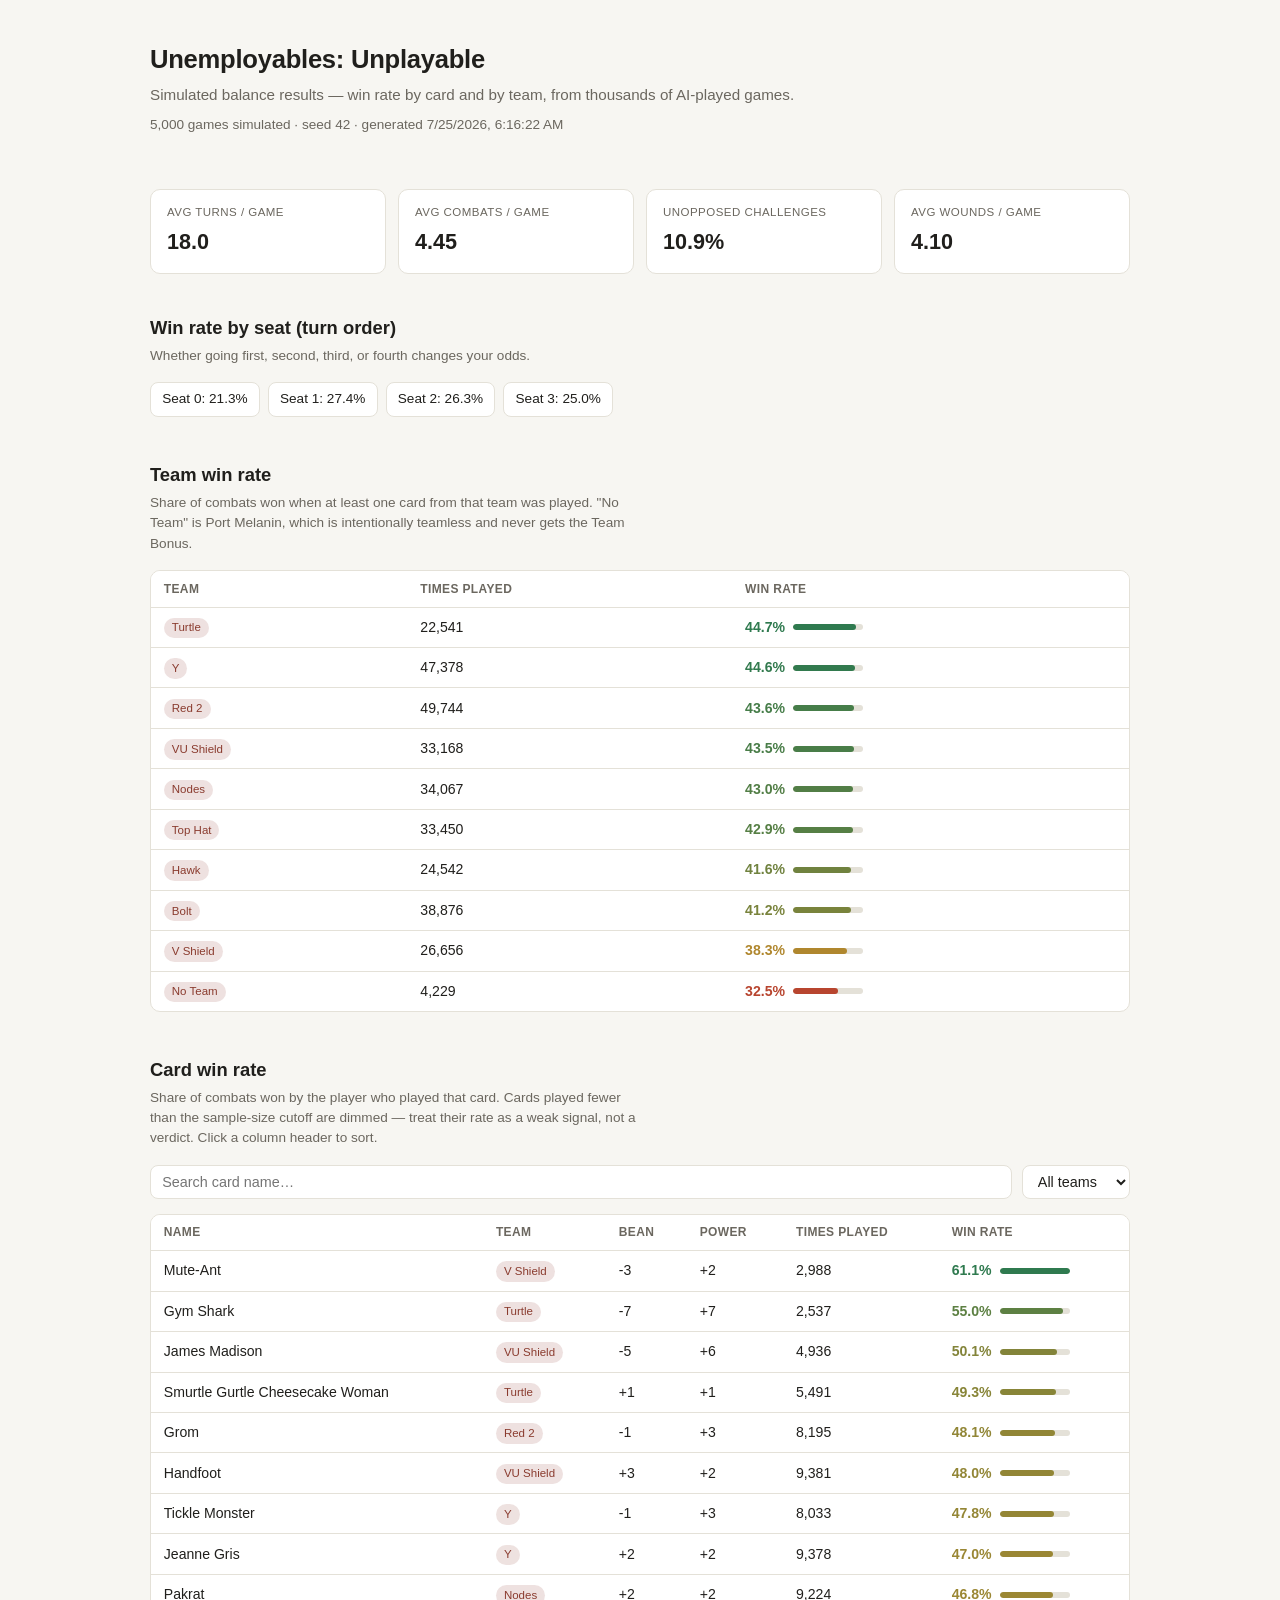
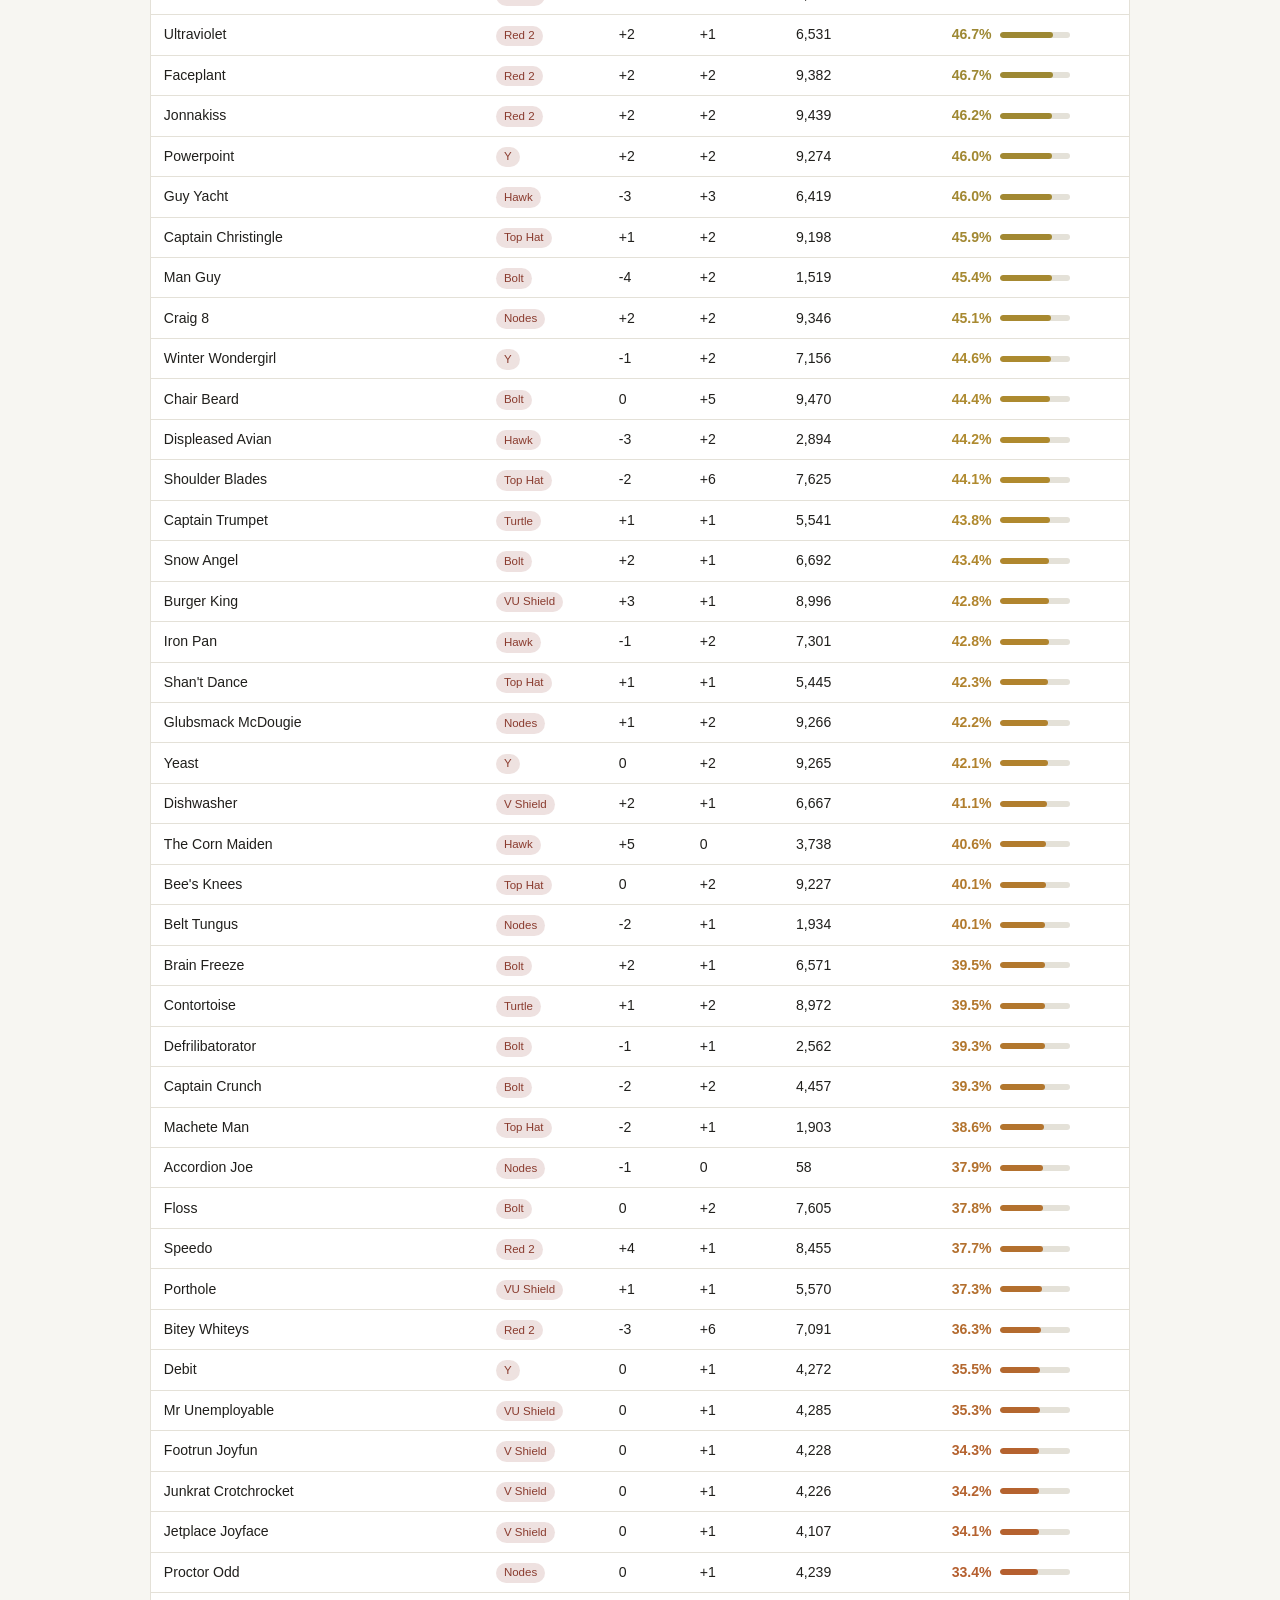
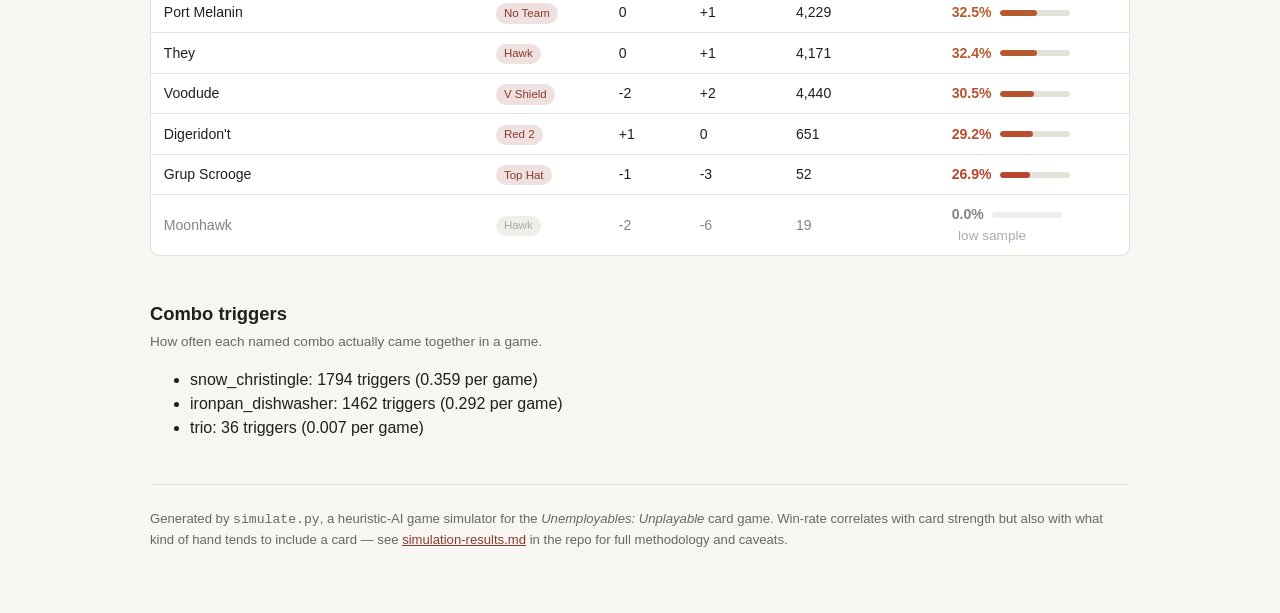
==== site/index.html @ 470772fb "Add rulebook, balance review, game simulator, and results site Documents the resolved rules (Board/C" ====
<!doctype html>
<html lang="en">
<head>
<meta charset="utf-8">
<meta name="viewport" content="width=device-width, initial-scale=1">
<title>Unemployables: Unplayable — Balance Results</title>
<link rel="stylesheet" href="style.css">
</head>
<body>
<div class="wrap">
  <header>
    <h1>Unemployables: Unplayable</h1>
    <p class="subtitle">Simulated balance results — win rate by card and by team, from thousands of AI-played games.</p>
    <p class="meta">
      <span id="games-count">—</span> games simulated ·
      seed <span id="seed-value">—</span> ·
      generated <span id="generated-at">—</span>
    </p>
  </header>

  <div id="error-banner" style="display:none; background:var(--bad); color:#fff; padding:0.75rem 1rem; border-radius:8px; margin-bottom:1.5rem;"></div>

  <div class="stat-grid">
    <div class="stat-card">
      <div class="label">Avg turns / game</div>
      <div class="value" id="stat-turns">—</div>
    </div>
    <div class="stat-card">
      <div class="label">Avg combats / game</div>
      <div class="value" id="stat-combats">—</div>
    </div>
    <div class="stat-card">
      <div class="label">Unopposed challenges</div>
      <div class="value" id="stat-unopposed">—</div>
    </div>
    <div class="stat-card">
      <div class="label">Avg wounds / game</div>
      <div class="value" id="stat-wounds">—</div>
    </div>
  </div>

  <section>
    <h2>Win rate by seat (turn order)</h2>
    <p class="section-note">Whether going first, second, third, or fourth changes your odds.</p>
    <div class="seat-row" id="seat-rates"></div>
  </section>

  <section>
    <h2>Team win rate</h2>
    <p class="section-note">Share of combats won when at least one card from that team was played. "No Team" is Port Melanin, which is intentionally teamless and never gets the Team Bonus.</p>
    <div class="table-scroll">
      <table id="team-table">
        <thead>
          <tr>
            <th data-key="team">Team</th>
            <th data-key="played" data-default-dir="desc">Times Played</th>
            <th data-key="win_rate" data-default-dir="desc">Win Rate</th>
          </tr>
        </thead>
        <tbody id="team-body"></tbody>
      </table>
    </div>
  </section>

  <section>
    <h2>Card win rate</h2>
    <p class="section-note">Share of combats won by the player who played that card. Cards played fewer than the sample-size cutoff are dimmed — treat their rate as a weak signal, not a verdict. Click a column header to sort.</p>
    <div class="controls">
      <input type="search" id="card-search" placeholder="Search card name…">
      <select id="team-filter">
        <option value="">All teams</option>
      </select>
    </div>
    <div class="table-scroll">
      <table id="card-table">
        <thead>
          <tr>
            <th data-key="name">Name</th>
            <th data-key="team">Team</th>
            <th data-key="bean" data-default-dir="desc">Bean</th>
            <th data-key="power" data-default-dir="desc">Power</th>
            <th data-key="played" data-default-dir="desc">Times Played</th>
            <th data-key="win_rate" data-default-dir="desc">Win Rate</th>
          </tr>
        </thead>
        <tbody id="card-body"></tbody>
      </table>
    </div>
  </section>

  <section>
    <h2>Combo triggers</h2>
    <p class="section-note">How often each named combo actually came together in a game.</p>
    <ul id="combo-list"></ul>
  </section>

  <footer>
    Generated by <code>simulate.py</code>, a heuristic-AI game simulator for the
    <em>Unemployables: Unplayable</em> card game. Win-rate correlates with card strength but
    also with what kind of hand tends to include a card — see
    <a href="https://github.com/nickmckay/unplayable/blob/main/simulation-results.md">simulation-results.md</a>
    in the repo for full methodology and caveats.
  </footer>
</div>
<script src="app.js"></script>
</body>
</html>
---- site/style.css ----
:root {
  --bg: #f7f6f2;
  --surface: #ffffff;
  --text: #201f1c;
  --text-dim: #6b675f;
  --border: #e4e1d8;
  --accent: #8a3b2e;
  --good: #2f7a4f;
  --bad: #b8452f;
  --mid: #b08a2e;
  font-family: -apple-system, BlinkMacSystemFont, "Segoe UI", Helvetica, Arial, sans-serif;
}

@media (prefers-color-scheme: dark) {
  :root {
    --bg: #16151a;
    --surface: #201f26;
    --text: #ece9e2;
    --text-dim: #a6a29a;
    --border: #35333c;
    --accent: #e0a37c;
    --good: #6fcf97;
    --bad: #f08a72;
    --mid: #e0c26c;
  }
}

:root[data-theme="dark"] {
  --bg: #16151a;
  --surface: #201f26;
  --text: #ece9e2;
  --text-dim: #a6a29a;
  --border: #35333c;
  --accent: #e0a37c;
  --good: #6fcf97;
  --bad: #f08a72;
  --mid: #e0c26c;
}
:root[data-theme="light"] {
  --bg: #f7f6f2;
  --surface: #ffffff;
  --text: #201f1c;
  --text-dim: #6b675f;
  --border: #e4e1d8;
  --accent: #8a3b2e;
  --good: #2f7a4f;
  --bad: #b8452f;
  --mid: #b08a2e;
}

* { box-sizing: border-box; }

body {
  background: var(--bg);
  color: var(--text);
  margin: 0;
  padding: 0 1.25rem 4rem;
  line-height: 1.5;
}

.wrap {
  max-width: 980px;
  margin: 0 auto;
}

header {
  padding: 2.5rem 0 1rem;
}

h1 {
  font-size: 1.6rem;
  margin: 0 0 0.35rem;
  letter-spacing: -0.01em;
}

.subtitle {
  color: var(--text-dim);
  font-size: 0.95rem;
  margin: 0;
}

.meta {
  color: var(--text-dim);
  font-size: 0.85rem;
  margin-top: 0.5rem;
}

.stat-grid {
  display: grid;
  grid-template-columns: repeat(auto-fit, minmax(140px, 1fr));
  gap: 0.75rem;
  margin: 1.5rem 0 2.5rem;
}

.stat-card {
  background: var(--surface);
  border: 1px solid var(--border);
  border-radius: 10px;
  padding: 0.9rem 1rem;
}

.stat-card .label {
  font-size: 0.72rem;
  text-transform: uppercase;
  letter-spacing: 0.04em;
  color: var(--text-dim);
  margin-bottom: 0.3rem;
}

.stat-card .value {
  font-size: 1.35rem;
  font-weight: 600;
}

section {
  margin-bottom: 2.75rem;
}

h2 {
  font-size: 1.15rem;
  margin: 0 0 0.25rem;
}

.section-note {
  color: var(--text-dim);
  font-size: 0.85rem;
  margin: 0 0 1rem;
  max-width: 65ch;
}

.controls {
  display: flex;
  gap: 0.6rem;
  flex-wrap: wrap;
  margin-bottom: 0.9rem;
}

input[type="search"], select {
  background: var(--surface);
  border: 1px solid var(--border);
  color: var(--text);
  border-radius: 8px;
  padding: 0.45rem 0.7rem;
  font-size: 0.9rem;
}

input[type="search"] {
  flex: 1;
  min-width: 160px;
}

.table-scroll {
  overflow-x: auto;
  border: 1px solid var(--border);
  border-radius: 10px;
  background: var(--surface);
}

table {
  border-collapse: collapse;
  width: 100%;
  font-size: 0.88rem;
  min-width: 480px;
}

th, td {
  text-align: left;
  padding: 0.55rem 0.8rem;
  border-bottom: 1px solid var(--border);
  white-space: nowrap;
}

th {
  cursor: pointer;
  user-select: none;
  color: var(--text-dim);
  font-weight: 600;
  font-size: 0.75rem;
  text-transform: uppercase;
  letter-spacing: 0.03em;
  position: sticky;
  top: 0;
  background: var(--surface);
}

th.sorted::after {
  content: " " attr(data-dir);
  opacity: 0.6;
}

tbody tr:last-child td { border-bottom: none; }
tbody tr:hover { background: color-mix(in srgb, var(--accent) 6%, transparent); }

.rate-cell {
  display: flex;
  align-items: center;
  gap: 0.5rem;
  font-variant-numeric: tabular-nums;
}

.bar-track {
  width: 70px;
  height: 6px;
  border-radius: 4px;
  background: var(--border);
  overflow: hidden;
  flex-shrink: 0;
}

.bar-fill {
  height: 100%;
  border-radius: 4px;
}

.pill {
  display: inline-block;
  padding: 0.1rem 0.5rem;
  border-radius: 999px;
  font-size: 0.72rem;
  background: color-mix(in srgb, var(--accent) 15%, transparent);
  color: var(--accent);
}

.low-sample {
  opacity: 0.55;
}

.low-sample .pill {
  background: var(--border);
  color: var(--text-dim);
}

footer {
  color: var(--text-dim);
  font-size: 0.82rem;
  padding-top: 1.5rem;
  border-top: 1px solid var(--border);
}

footer a { color: var(--accent); }

.seat-row {
  display: flex;
  gap: 0.5rem;
  flex-wrap: wrap;
}

.seat-chip {
  background: var(--surface);
  border: 1px solid var(--border);
  border-radius: 8px;
  padding: 0.4rem 0.7rem;
  font-size: 0.85rem;
}
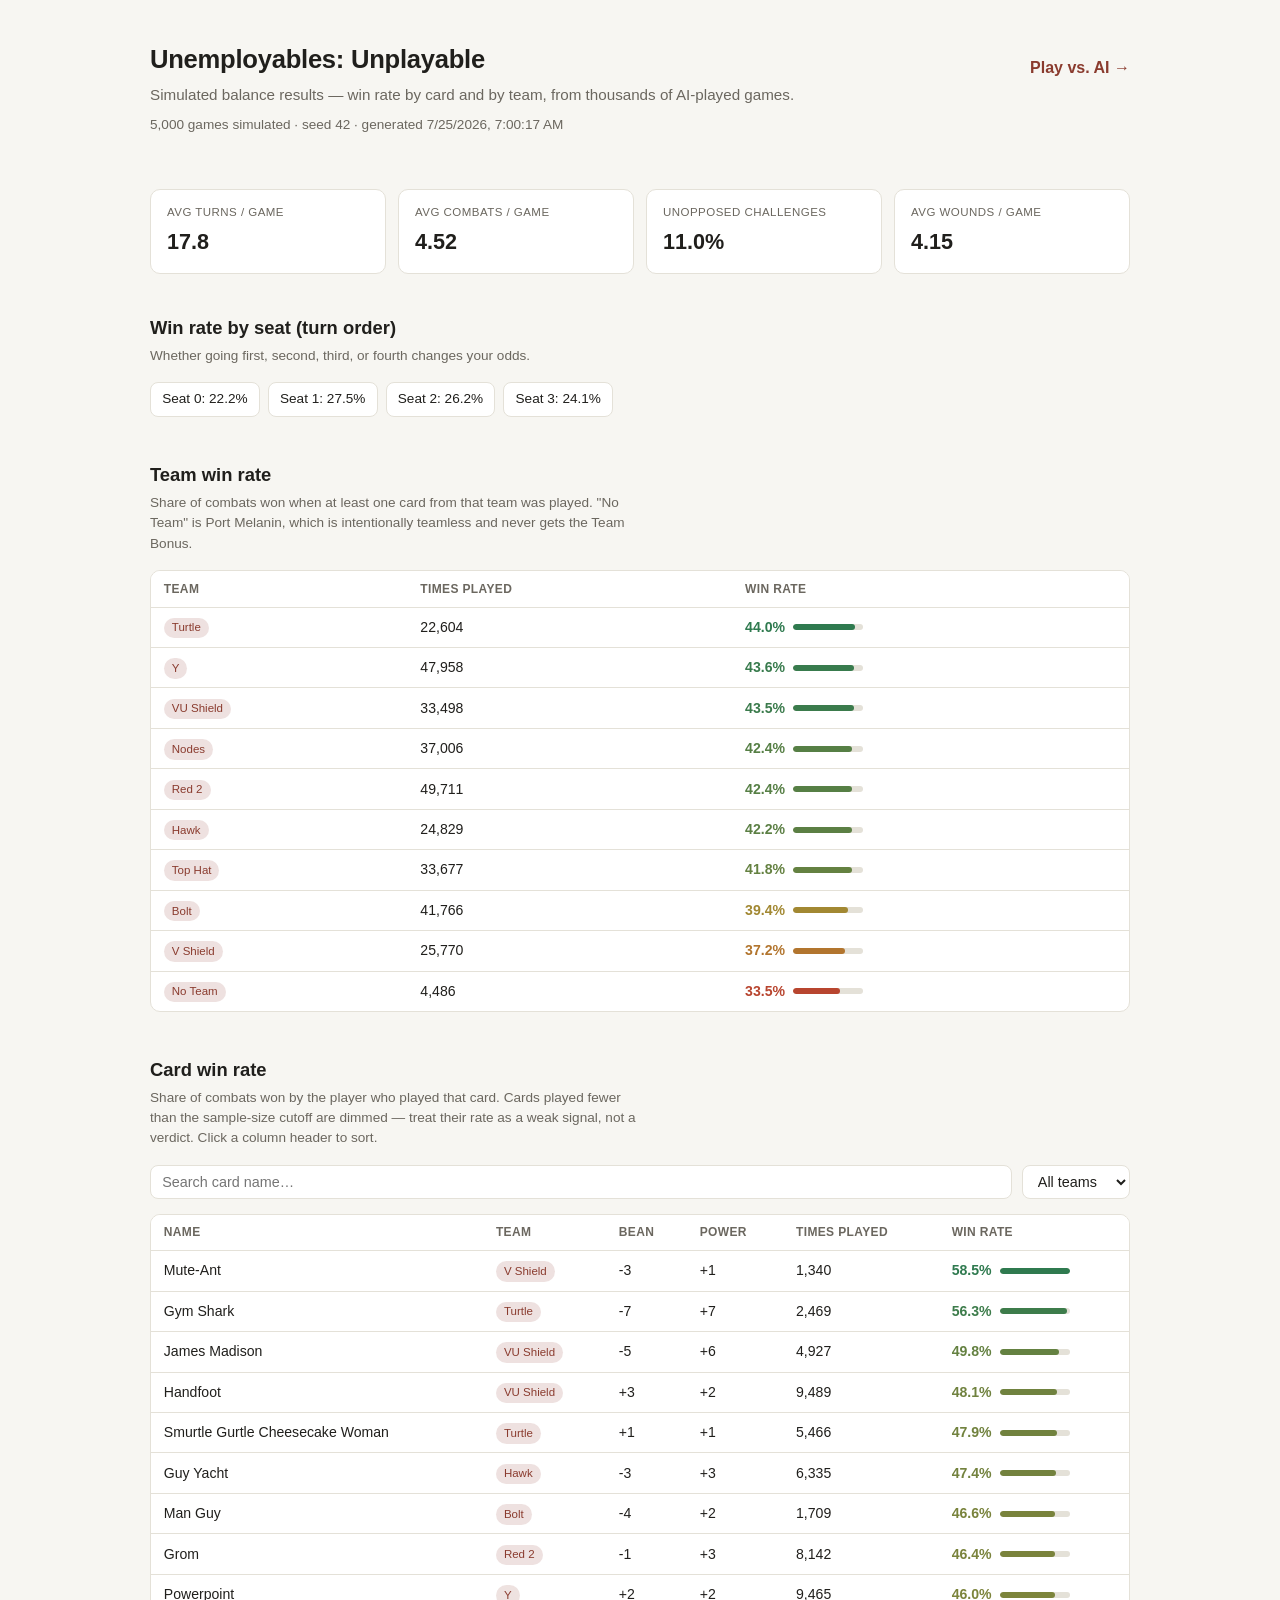
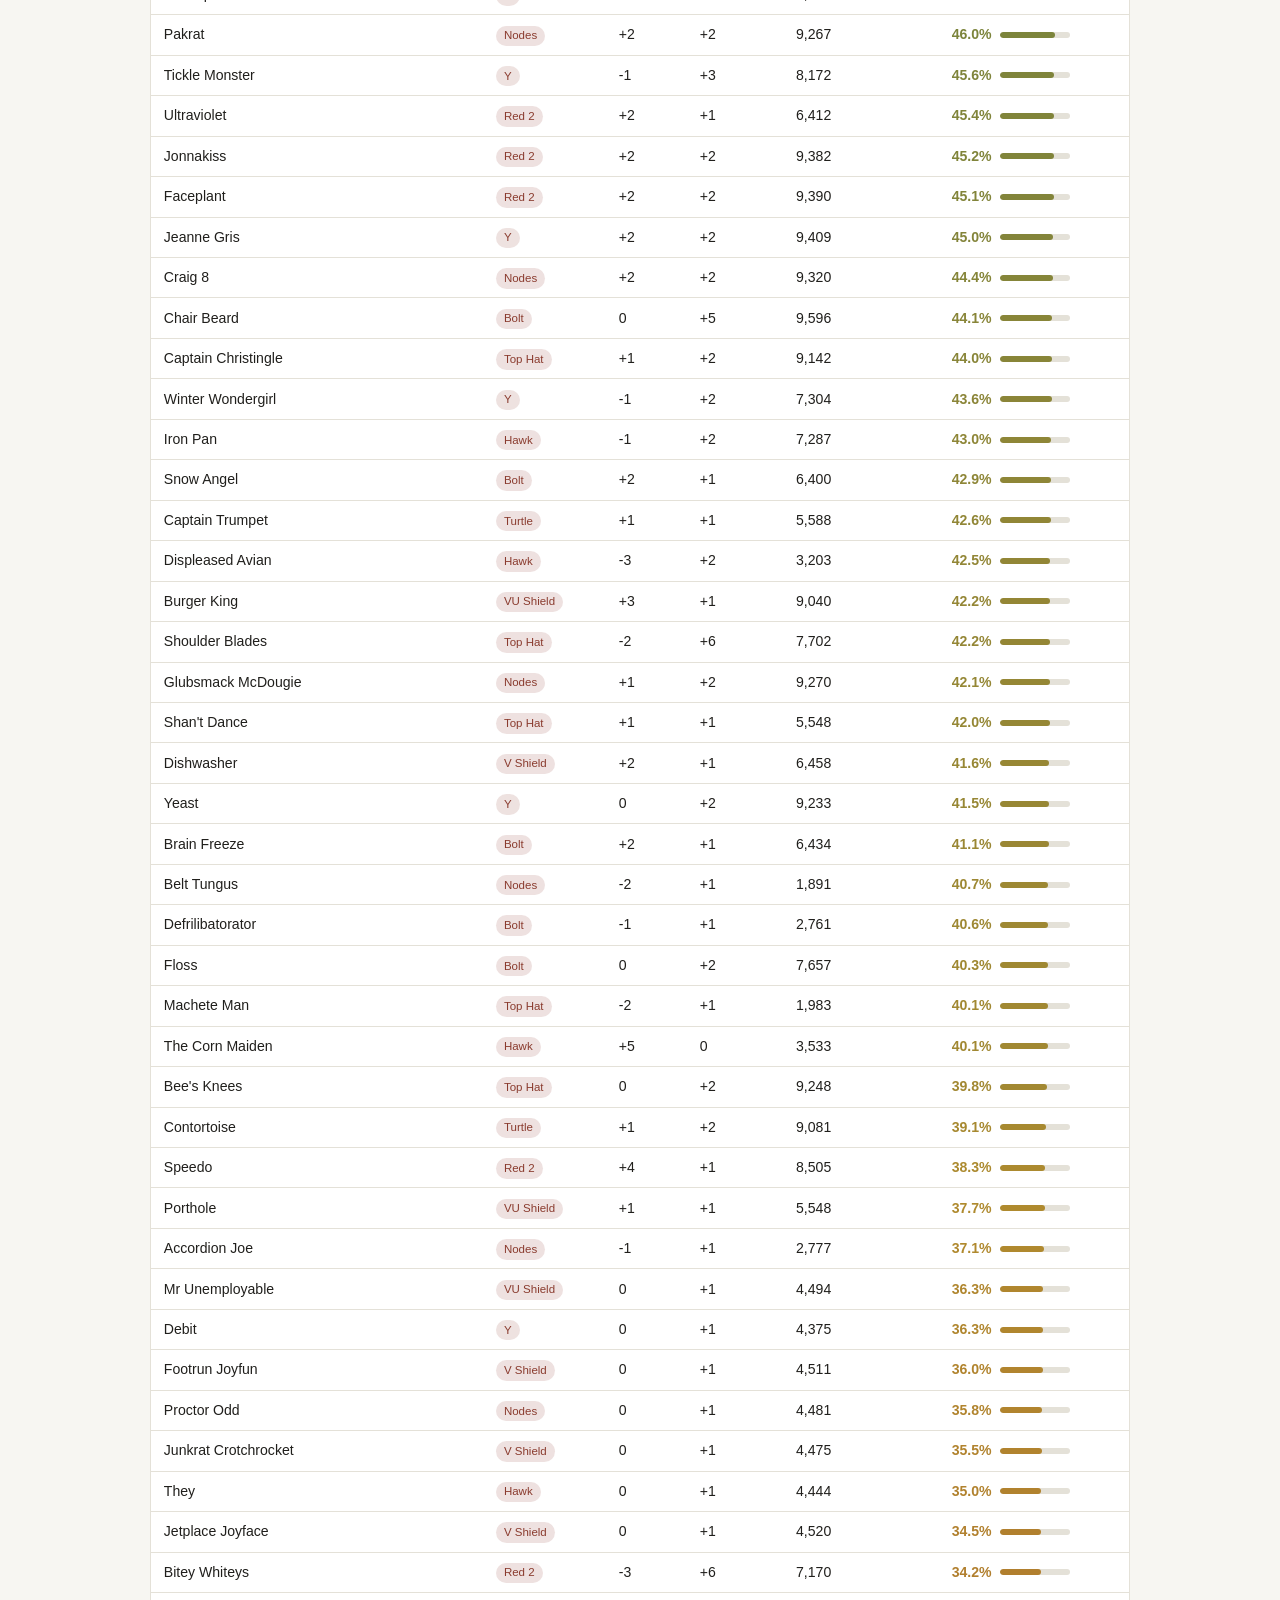
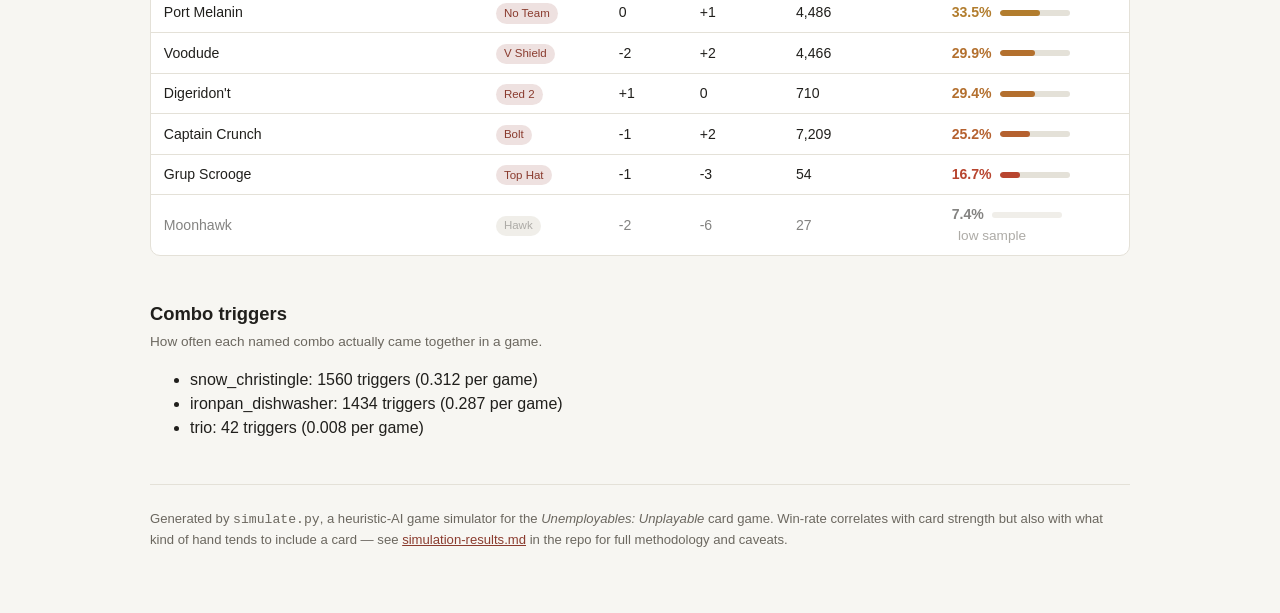
==== commit d4c77d38: "Add playable single-player mode vs. the heuristic AI Refactors simulate.py's Prepare/Combat flow int" ====
--- a/site/index.html
+++ b/site/index.html
@@ -9,13 +9,16 @@
 <body>
 <div class="wrap">
   <header>
-    <h1>Unemployables: Unplayable</h1>
-    <p class="subtitle">Simulated balance results — win rate by card and by team, from thousands of AI-played games.</p>
-    <p class="meta">
-      <span id="games-count">—</span> games simulated ·
-      seed <span id="seed-value">—</span> ·
-      generated <span id="generated-at">—</span>
-    </p>
+    <div>
+      <h1>Unemployables: Unplayable</h1>
+      <p class="subtitle">Simulated balance results — win rate by card and by team, from thousands of AI-played games.</p>
+      <p class="meta">
+        <span id="games-count">—</span> games simulated ·
+        seed <span id="seed-value">—</span> ·
+        generated <span id="generated-at">—</span>
+      </p>
+    </div>
+    <p><a href="play.html">Play vs. AI &rarr;</a></p>
   </header>
 
   <div id="error-banner" style="display:none; background:var(--bad); color:#fff; padding:0.75rem 1rem; border-radius:8px; margin-bottom:1.5rem;"></div>
--- a/site/style.css
+++ b/site/style.css
@@ -65,7 +65,19 @@
 
 header {
   padding: 2.5rem 0 1rem;
-}
+  display: flex;
+  justify-content: space-between;
+  align-items: flex-start;
+  flex-wrap: wrap;
+  gap: 0.75rem;
+}
+
+header a {
+  color: var(--accent);
+  font-weight: 600;
+  text-decoration: none;
+}
+header a:hover { text-decoration: underline; }
 
 h1 {
   font-size: 1.6rem;
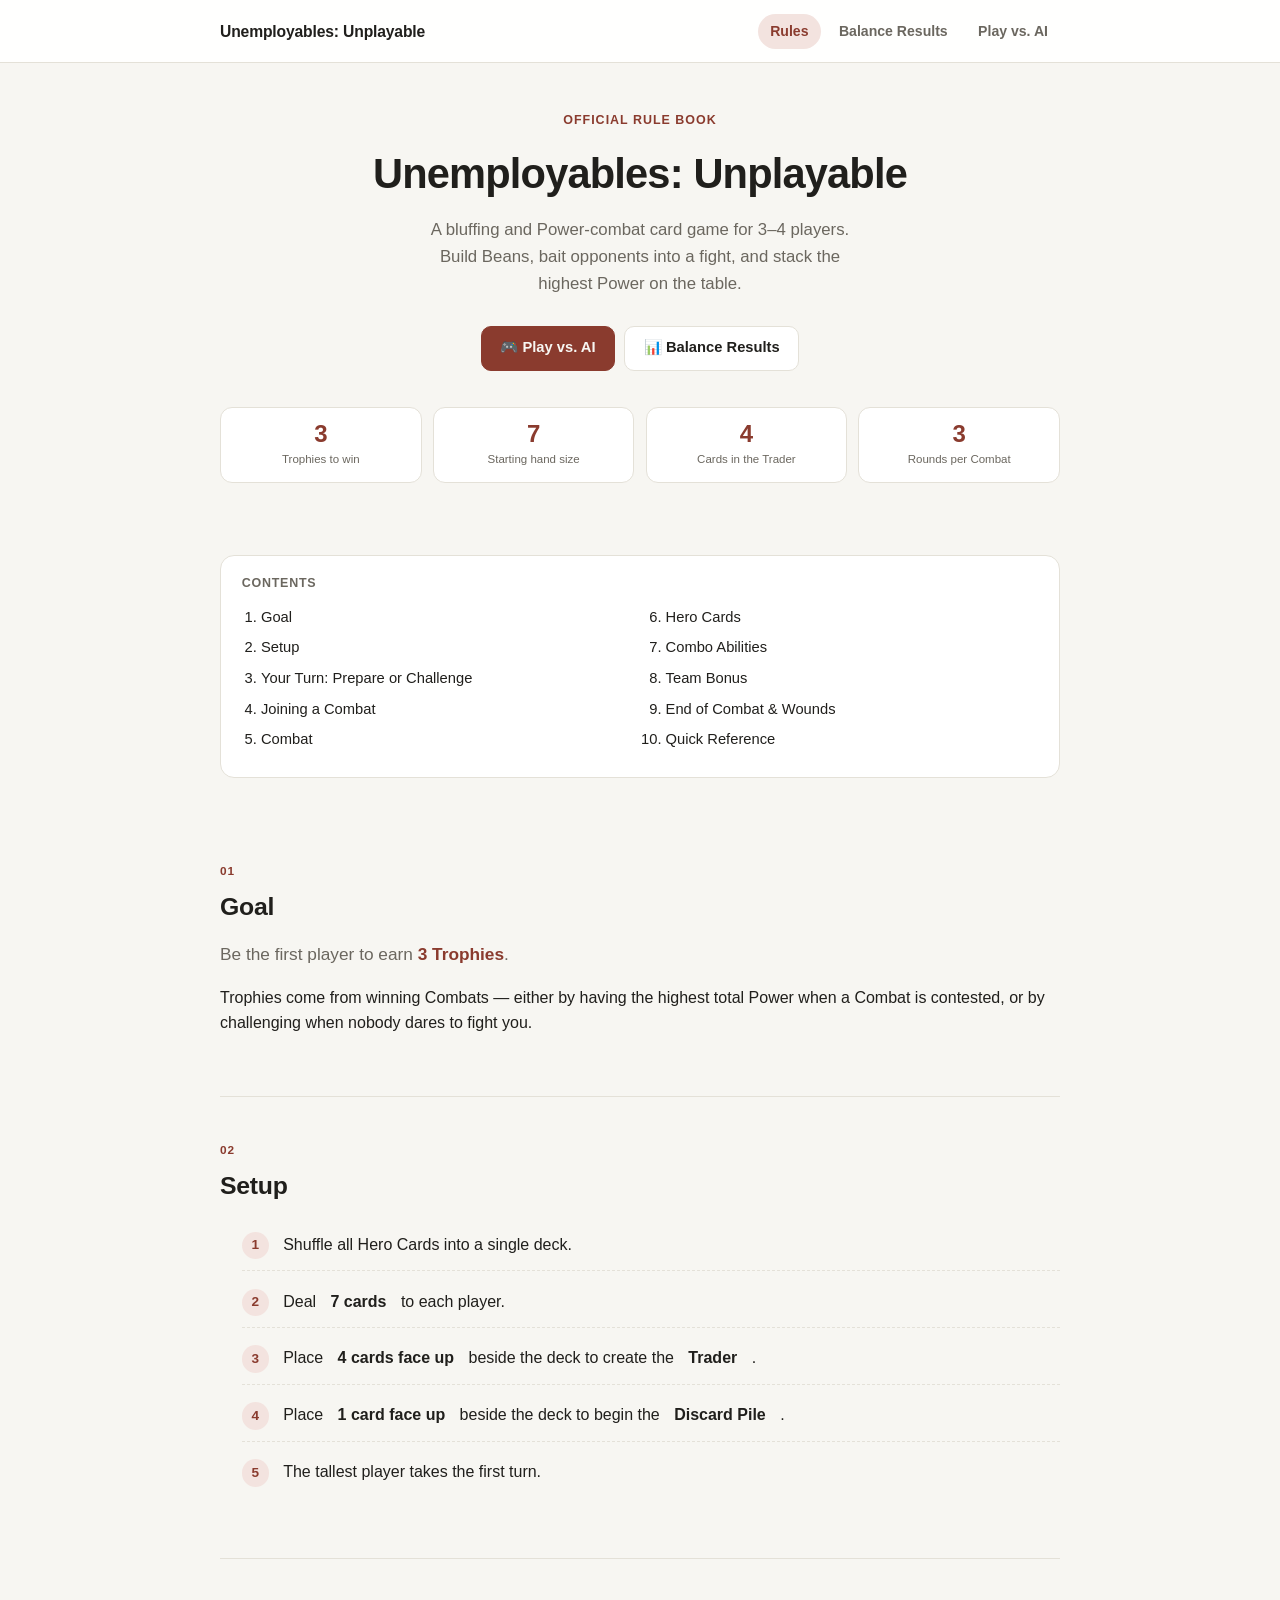
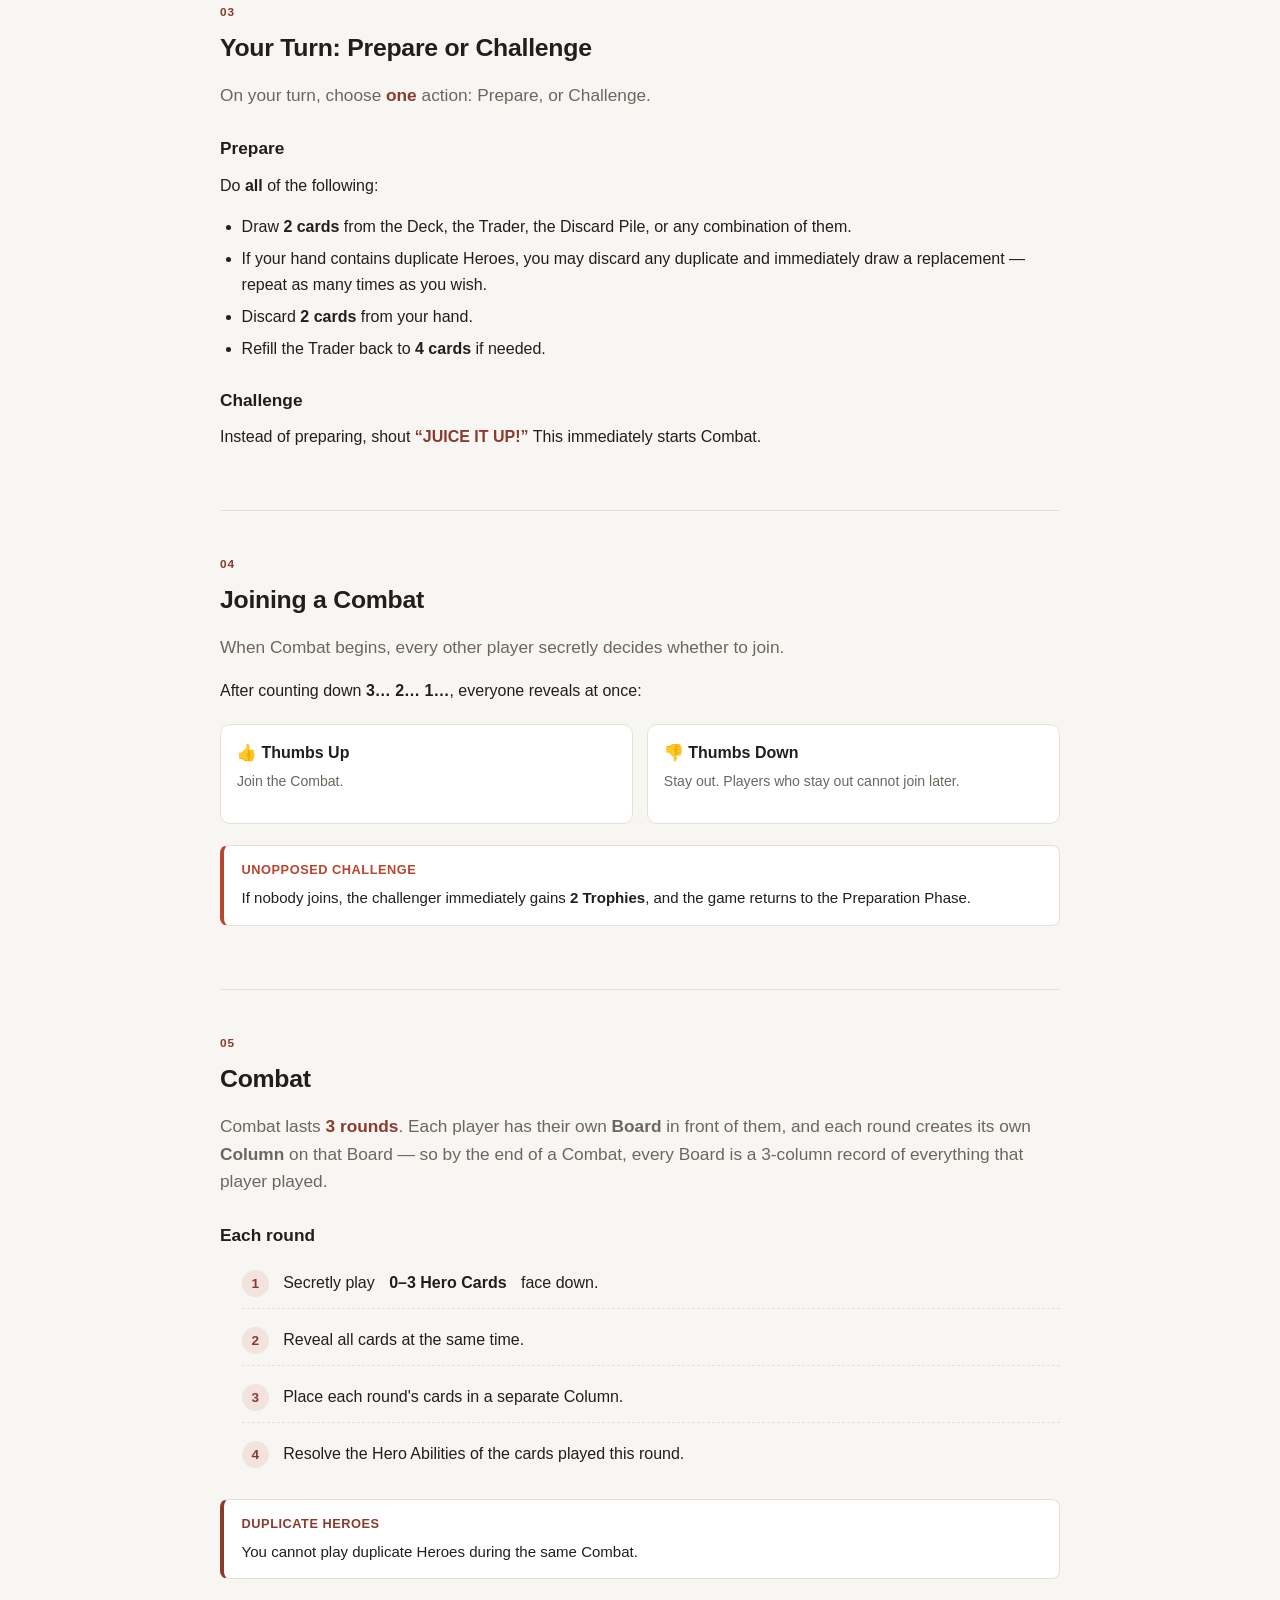
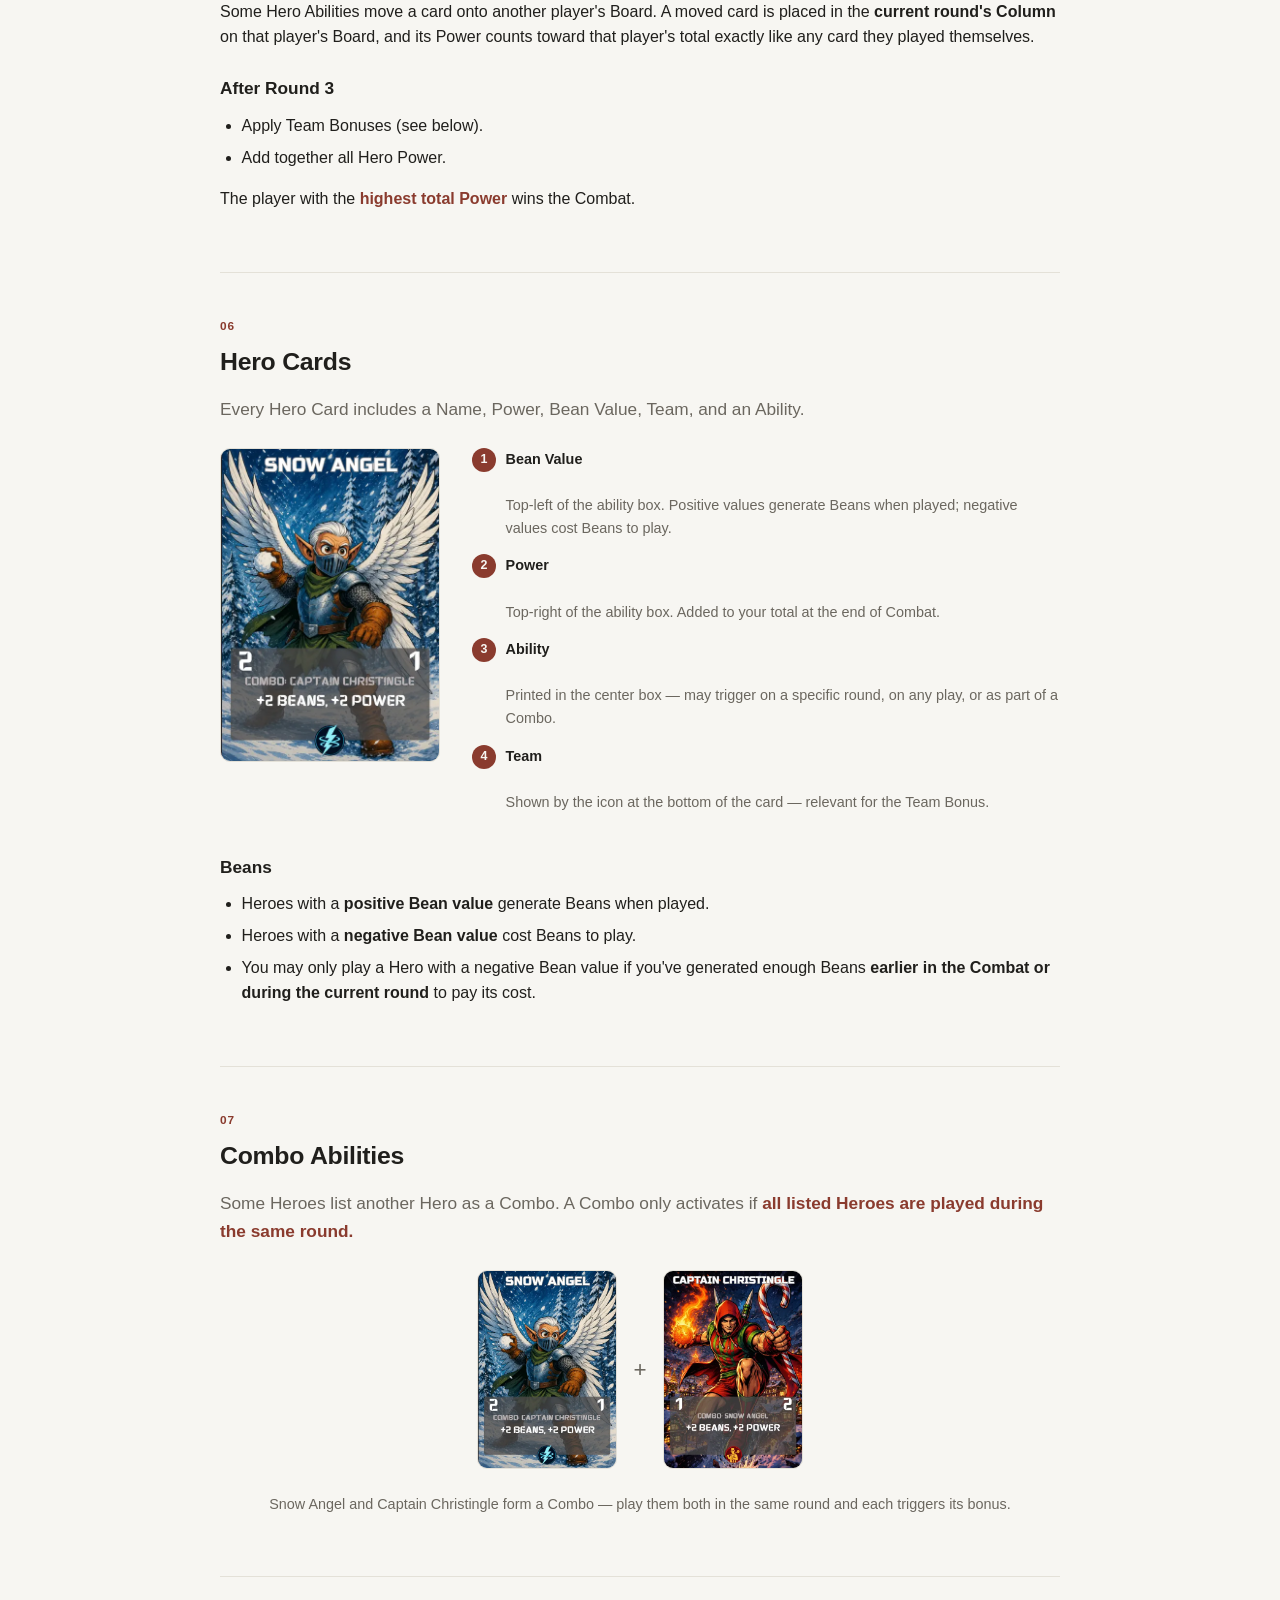
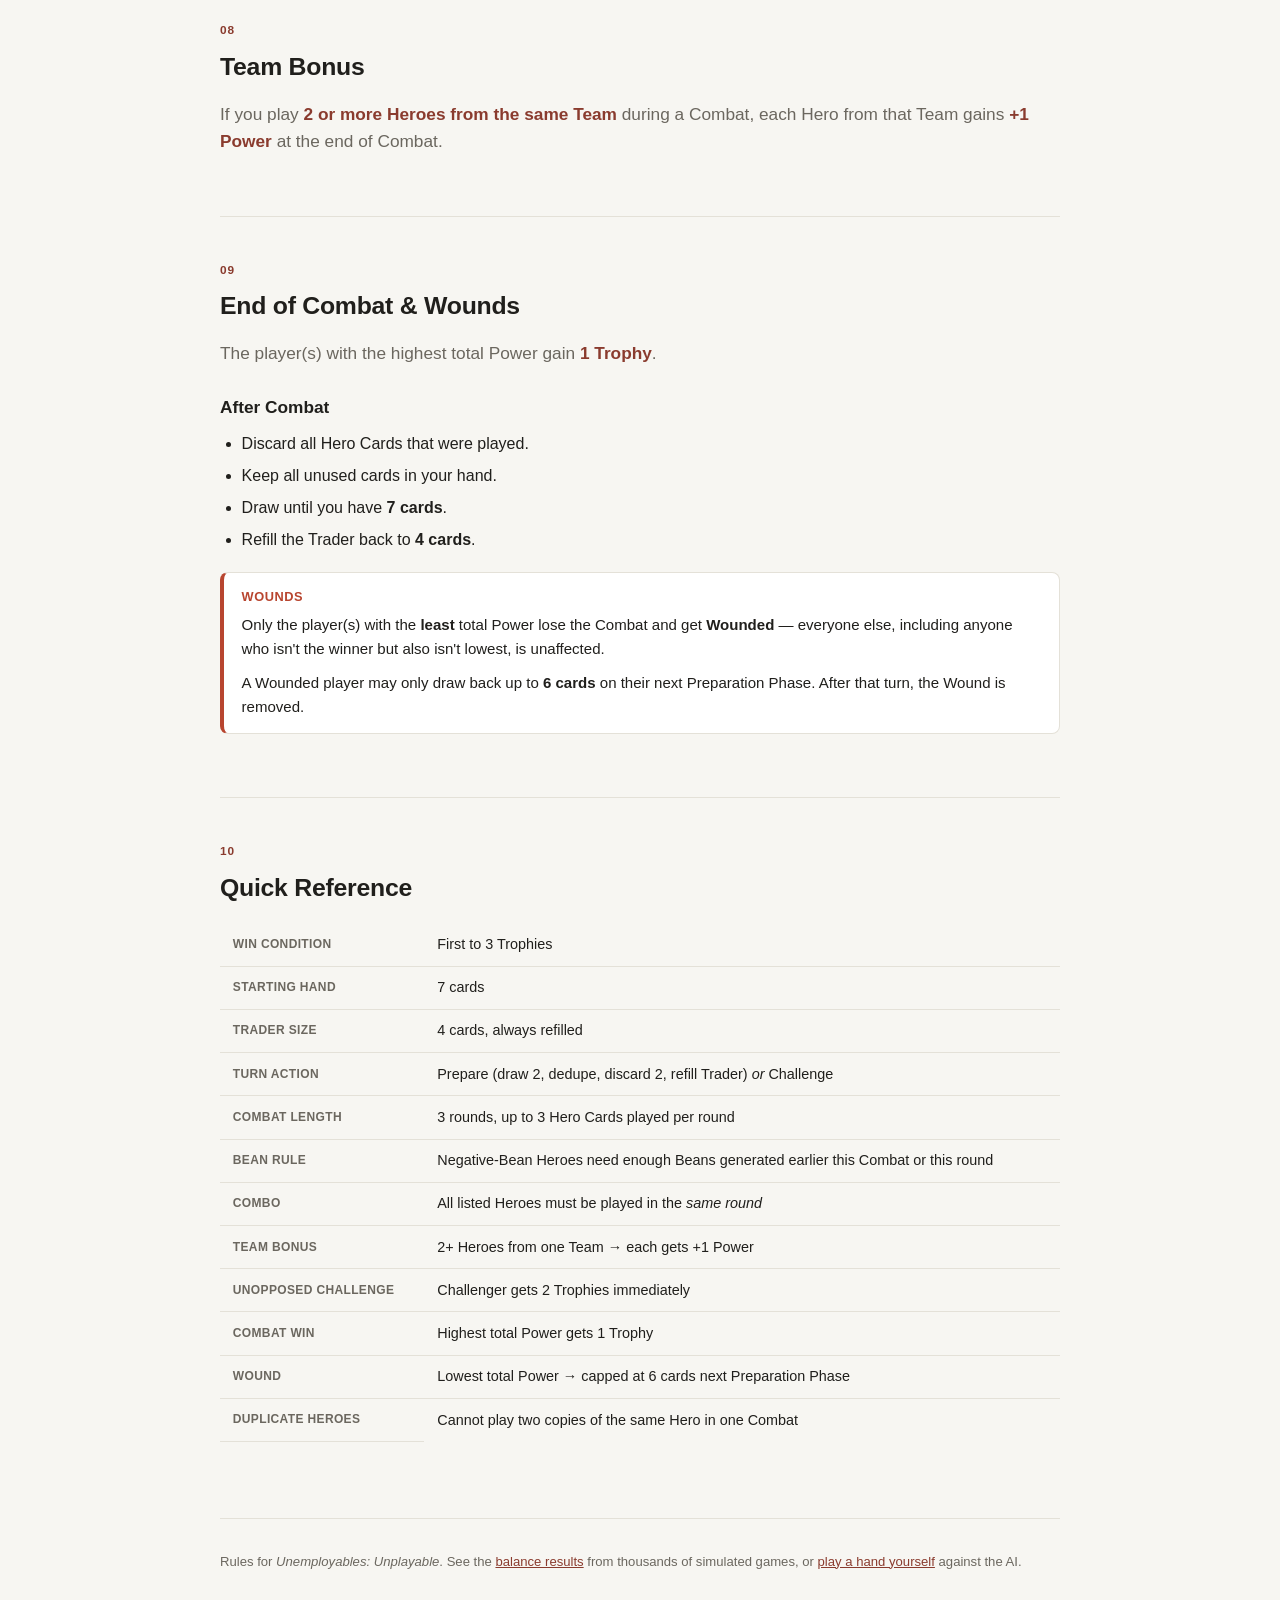
==== commit 1a30b887: "Add a polished rules page as the main site, with shared nav Rewrites site/index.html into a full off" ====
--- a/site/index.html
+++ b/site/index.html
@@ -3,108 +3,268 @@
 <head>
 <meta charset="utf-8">
 <meta name="viewport" content="width=device-width, initial-scale=1">
-<title>Unemployables: Unplayable — Balance Results</title>
-<link rel="stylesheet" href="style.css">
+<title>Unemployables: Unplayable — Official Rules</title>
+<meta name="description" content="Official rulebook for Unemployables: Unplayable, a 3-round bluffing and Power-combat card game.">
+<link rel="stylesheet" href="rules.css">
 </head>
 <body>
+
+<nav class="site-nav">
+  <div class="nav-inner">
+    <a class="nav-logo" href="index.html">Unemployables: Unplayable</a>
+    <div class="nav-links">
+      <a href="index.html" class="active">Rules</a>
+      <a href="results.html">Balance Results</a>
+      <a href="play.html">Play vs. AI</a>
+    </div>
+  </div>
+</nav>
+
 <div class="wrap">
-  <header>
-    <div>
-      <h1>Unemployables: Unplayable</h1>
-      <p class="subtitle">Simulated balance results — win rate by card and by team, from thousands of AI-played games.</p>
-      <p class="meta">
-        <span id="games-count">—</span> games simulated ·
-        seed <span id="seed-value">—</span> ·
-        generated <span id="generated-at">—</span>
-      </p>
-    </div>
-    <p><a href="play.html">Play vs. AI &rarr;</a></p>
+
+  <header class="hero">
+    <div class="kicker">Official Rule Book</div>
+    <h1>Unemployables: Unplayable</h1>
+    <p class="tagline">A bluffing and Power-combat card game for 3&ndash;4 players. Build Beans, bait
+      opponents into a fight, and stack the highest Power on the table.</p>
+    <div class="hero-actions">
+      <a class="btn primary" href="play.html">🎮 Play vs. AI</a>
+      <a class="btn" href="results.html">📊 Balance Results</a>
+    </div>
+    <div class="stat-strip">
+      <div class="stat-chip"><div class="num">3</div><div class="label">Trophies to win</div></div>
+      <div class="stat-chip"><div class="num">7</div><div class="label">Starting hand size</div></div>
+      <div class="stat-chip"><div class="num">4</div><div class="label">Cards in the Trader</div></div>
+      <div class="stat-chip"><div class="num">3</div><div class="label">Rounds per Combat</div></div>
+    </div>
   </header>
 
-  <div id="error-banner" style="display:none; background:var(--bad); color:#fff; padding:0.75rem 1rem; border-radius:8px; margin-bottom:1.5rem;"></div>
-
-  <div class="stat-grid">
-    <div class="stat-card">
-      <div class="label">Avg turns / game</div>
-      <div class="value" id="stat-turns">—</div>
-    </div>
-    <div class="stat-card">
-      <div class="label">Avg combats / game</div>
-      <div class="value" id="stat-combats">—</div>
-    </div>
-    <div class="stat-card">
-      <div class="label">Unopposed challenges</div>
-      <div class="value" id="stat-unopposed">—</div>
-    </div>
-    <div class="stat-card">
-      <div class="label">Avg wounds / game</div>
-      <div class="value" id="stat-wounds">—</div>
-    </div>
-  </div>
-
-  <section>
-    <h2>Win rate by seat (turn order)</h2>
-    <p class="section-note">Whether going first, second, third, or fourth changes your odds.</p>
-    <div class="seat-row" id="seat-rates"></div>
-  </section>
-
-  <section>
-    <h2>Team win rate</h2>
-    <p class="section-note">Share of combats won when at least one card from that team was played. "No Team" is Port Melanin, which is intentionally teamless and never gets the Team Bonus.</p>
-    <div class="table-scroll">
-      <table id="team-table">
-        <thead>
-          <tr>
-            <th data-key="team">Team</th>
-            <th data-key="played" data-default-dir="desc">Times Played</th>
-            <th data-key="win_rate" data-default-dir="desc">Win Rate</th>
-          </tr>
-        </thead>
-        <tbody id="team-body"></tbody>
-      </table>
-    </div>
-  </section>
-
-  <section>
-    <h2>Card win rate</h2>
-    <p class="section-note">Share of combats won by the player who played that card. Cards played fewer than the sample-size cutoff are dimmed — treat their rate as a weak signal, not a verdict. Click a column header to sort.</p>
-    <div class="controls">
-      <input type="search" id="card-search" placeholder="Search card name…">
-      <select id="team-filter">
-        <option value="">All teams</option>
-      </select>
-    </div>
-    <div class="table-scroll">
-      <table id="card-table">
-        <thead>
-          <tr>
-            <th data-key="name">Name</th>
-            <th data-key="team">Team</th>
-            <th data-key="bean" data-default-dir="desc">Bean</th>
-            <th data-key="power" data-default-dir="desc">Power</th>
-            <th data-key="played" data-default-dir="desc">Times Played</th>
-            <th data-key="win_rate" data-default-dir="desc">Win Rate</th>
-          </tr>
-        </thead>
-        <tbody id="card-body"></tbody>
-      </table>
-    </div>
-  </section>
-
-  <section>
-    <h2>Combo triggers</h2>
-    <p class="section-note">How often each named combo actually came together in a game.</p>
-    <ul id="combo-list"></ul>
+  <nav class="toc" aria-label="Table of contents">
+    <h2>Contents</h2>
+    <ol>
+      <li><a href="#goal">Goal</a></li>
+      <li><a href="#setup">Setup</a></li>
+      <li><a href="#turn">Your Turn: Prepare or Challenge</a></li>
+      <li><a href="#joining">Joining a Combat</a></li>
+      <li><a href="#combat">Combat</a></li>
+      <li><a href="#hero-cards">Hero Cards</a></li>
+      <li><a href="#combos">Combo Abilities</a></li>
+      <li><a href="#team-bonus">Team Bonus</a></li>
+      <li><a href="#end-of-combat">End of Combat &amp; Wounds</a></li>
+      <li><a href="#quick-reference">Quick Reference</a></li>
+    </ol>
+  </nav>
+
+  <section class="rule-section" id="goal">
+    <div class="section-kicker">01</div>
+    <h2>Goal</h2>
+    <p class="lede">Be the first player to earn <strong class="hl">3 Trophies</strong>.</p>
+    <p>Trophies come from winning Combats — either by having the highest total Power when a Combat
+      is contested, or by challenging when nobody dares to fight you.</p>
+  </section>
+
+  <section class="rule-section" id="setup">
+    <div class="section-kicker">02</div>
+    <h2>Setup</h2>
+    <ol class="step-list">
+      <li>Shuffle all Hero Cards into a single deck.</li>
+      <li>Deal <strong>7 cards</strong> to each player.</li>
+      <li>Place <strong>4 cards face up</strong> beside the deck to create the <strong>Trader</strong>.</li>
+      <li>Place <strong>1 card face up</strong> beside the deck to begin the <strong>Discard Pile</strong>.</li>
+      <li>The tallest player takes the first turn.</li>
+    </ol>
+  </section>
+
+  <section class="rule-section" id="turn">
+    <div class="section-kicker">03</div>
+    <h2>Your Turn: Prepare or Challenge</h2>
+    <p class="lede">On your turn, choose <strong class="hl">one</strong> action: Prepare, or Challenge.</p>
+
+    <h3>Prepare</h3>
+    <p>Do <strong>all</strong> of the following:</p>
+    <ul>
+      <li>Draw <strong>2 cards</strong> from the Deck, the Trader, the Discard Pile, or any combination of them.</li>
+      <li>If your hand contains duplicate Heroes, you may discard any duplicate and immediately draw a
+        replacement — repeat as many times as you wish.</li>
+      <li>Discard <strong>2 cards</strong> from your hand.</li>
+      <li>Refill the Trader back to <strong>4 cards</strong> if needed.</li>
+    </ul>
+
+    <h3>Challenge</h3>
+    <p>Instead of preparing, shout <strong class="hl">&ldquo;JUICE IT UP!&rdquo;</strong> This immediately
+      starts Combat.</p>
+  </section>
+
+  <section class="rule-section" id="joining">
+    <div class="section-kicker">04</div>
+    <h2>Joining a Combat</h2>
+    <p class="lede">When Combat begins, every other player secretly decides whether to join.</p>
+    <p>After counting down <strong>3&hellip; 2&hellip; 1&hellip;</strong>, everyone reveals at once:</p>
+    <div class="term-grid">
+      <div class="term-card">
+        <div class="term-name">👍 Thumbs Up</div>
+        <p>Join the Combat.</p>
+      </div>
+      <div class="term-card">
+        <div class="term-name">👎 Thumbs Down</div>
+        <p>Stay out. Players who stay out cannot join later.</p>
+      </div>
+    </div>
+    <div class="callout warn">
+      <div class="callout-title">Unopposed Challenge</div>
+      If nobody joins, the challenger immediately gains <strong>2 Trophies</strong>, and the game
+      returns to the Preparation Phase.
+    </div>
+  </section>
+
+  <section class="rule-section" id="combat">
+    <div class="section-kicker">05</div>
+    <h2>Combat</h2>
+    <p class="lede">Combat lasts <strong class="hl">3 rounds</strong>. Each player has their own
+      <strong>Board</strong> in front of them, and each round creates its own <strong>Column</strong>
+      on that Board — so by the end of a Combat, every Board is a 3-column record of everything that
+      player played.</p>
+
+    <h3>Each round</h3>
+    <ol class="step-list">
+      <li>Secretly play <strong>0&ndash;3 Hero Cards</strong> face down.</li>
+      <li>Reveal all cards at the same time.</li>
+      <li>Place each round's cards in a separate Column.</li>
+      <li>Resolve the Hero Abilities of the cards played this round.</li>
+    </ol>
+
+    <div class="callout">
+      <div class="callout-title">Duplicate Heroes</div>
+      You cannot play duplicate Heroes during the same Combat.
+    </div>
+
+    <p>Some Hero Abilities move a card onto another player's Board. A moved card is placed in the
+      <strong>current round's Column</strong> on that player's Board, and its Power counts toward
+      that player's total exactly like any card they played themselves.</p>
+
+    <h3>After Round 3</h3>
+    <ul>
+      <li>Apply Team Bonuses (see below).</li>
+      <li>Add together all Hero Power.</li>
+    </ul>
+    <p>The player with the <strong class="hl">highest total Power</strong> wins the Combat.</p>
+  </section>
+
+  <section class="rule-section" id="hero-cards">
+    <div class="section-kicker">06</div>
+    <h2>Hero Cards</h2>
+    <p class="lede">Every Hero Card includes a Name, Power, Bean Value, Team, and an Ability.</p>
+
+    <div class="example-wrap">
+      <div class="example-card">
+        <img src="cards/9.webp" alt="Snow Angel card" loading="lazy">
+      </div>
+      <div class="example-labels">
+        <div class="example-label">
+          <span class="dot">1</span>
+          <div><strong>Bean Value</strong><br><span class="desc">Top-left of the ability box. Positive
+            values generate Beans when played; negative values cost Beans to play.</span></div>
+        </div>
+        <div class="example-label">
+          <span class="dot">2</span>
+          <div><strong>Power</strong><br><span class="desc">Top-right of the ability box. Added to your
+            total at the end of Combat.</span></div>
+        </div>
+        <div class="example-label">
+          <span class="dot">3</span>
+          <div><strong>Ability</strong><br><span class="desc">Printed in the center box — may trigger on
+            a specific round, on any play, or as part of a Combo.</span></div>
+        </div>
+        <div class="example-label">
+          <span class="dot">4</span>
+          <div><strong>Team</strong><br><span class="desc">Shown by the icon at the bottom of the card
+            &mdash; relevant for the Team Bonus.</span></div>
+        </div>
+      </div>
+    </div>
+
+    <h3>Beans</h3>
+    <ul>
+      <li>Heroes with a <strong>positive Bean value</strong> generate Beans when played.</li>
+      <li>Heroes with a <strong>negative Bean value</strong> cost Beans to play.</li>
+      <li>You may only play a Hero with a negative Bean value if you've generated enough Beans
+        <strong>earlier in the Combat or during the current round</strong> to pay its cost.</li>
+    </ul>
+  </section>
+
+  <section class="rule-section" id="combos">
+    <div class="section-kicker">07</div>
+    <h2>Combo Abilities</h2>
+    <p class="lede">Some Heroes list another Hero as a Combo. A Combo only activates if
+      <strong class="hl">all listed Heroes are played during the same round.</strong></p>
+
+    <div class="combo-example">
+      <img src="cards/9.webp" alt="Snow Angel">
+      <span class="combo-plus">+</span>
+      <img src="cards/47.webp" alt="Captain Christingle">
+    </div>
+    <p style="text-align:center; color:var(--text-dim); font-size:0.9rem;">
+      Snow Angel and Captain Christingle form a Combo — play them both in the same round and each
+      triggers its bonus.
+    </p>
+  </section>
+
+  <section class="rule-section" id="team-bonus">
+    <div class="section-kicker">08</div>
+    <h2>Team Bonus</h2>
+    <p class="lede">If you play <strong class="hl">2 or more Heroes from the same Team</strong> during
+      a Combat, each Hero from that Team gains <strong class="hl">+1 Power</strong> at the end of
+      Combat.</p>
+  </section>
+
+  <section class="rule-section" id="end-of-combat">
+    <div class="section-kicker">09</div>
+    <h2>End of Combat &amp; Wounds</h2>
+    <p class="lede">The player(s) with the highest total Power gain <strong class="hl">1 Trophy</strong>.</p>
+
+    <h3>After Combat</h3>
+    <ul>
+      <li>Discard all Hero Cards that were played.</li>
+      <li>Keep all unused cards in your hand.</li>
+      <li>Draw until you have <strong>7 cards</strong>.</li>
+      <li>Refill the Trader back to <strong>4 cards</strong>.</li>
+    </ul>
+
+    <div class="callout warn">
+      <div class="callout-title">Wounds</div>
+      Only the player(s) with the <strong>least</strong> total Power lose the Combat and get
+      <strong>Wounded</strong> — everyone else, including anyone who isn't the winner but also isn't
+      lowest, is unaffected.
+      <p style="margin: 0.6rem 0 0;">A Wounded player may only draw back up to <strong>6 cards</strong>
+        on their next Preparation Phase. After that turn, the Wound is removed.</p>
+    </div>
+  </section>
+
+  <section class="rule-section" id="quick-reference">
+    <div class="section-kicker">10</div>
+    <h2>Quick Reference</h2>
+    <table class="ref-table">
+      <tr><th>Win condition</th><td>First to 3 Trophies</td></tr>
+      <tr><th>Starting hand</th><td>7 cards</td></tr>
+      <tr><th>Trader size</th><td>4 cards, always refilled</td></tr>
+      <tr><th>Turn action</th><td>Prepare (draw 2, dedupe, discard 2, refill Trader) <em>or</em> Challenge</td></tr>
+      <tr><th>Combat length</th><td>3 rounds, up to 3 Hero Cards played per round</td></tr>
+      <tr><th>Bean rule</th><td>Negative-Bean Heroes need enough Beans generated earlier this Combat or this round</td></tr>
+      <tr><th>Combo</th><td>All listed Heroes must be played in the <em>same round</em></td></tr>
+      <tr><th>Team Bonus</th><td>2+ Heroes from one Team &rarr; each gets +1 Power</td></tr>
+      <tr><th>Unopposed challenge</th><td>Challenger gets 2 Trophies immediately</td></tr>
+      <tr><th>Combat win</th><td>Highest total Power gets 1 Trophy</td></tr>
+      <tr><th>Wound</th><td>Lowest total Power &rarr; capped at 6 cards next Preparation Phase</td></tr>
+      <tr><th>Duplicate Heroes</th><td>Cannot play two copies of the same Hero in one Combat</td></tr>
+    </table>
   </section>
 
   <footer>
-    Generated by <code>simulate.py</code>, a heuristic-AI game simulator for the
-    <em>Unemployables: Unplayable</em> card game. Win-rate correlates with card strength but
-    also with what kind of hand tends to include a card — see
-    <a href="https://github.com/nickmckay/unplayable/blob/main/simulation-results.md">simulation-results.md</a>
-    in the repo for full methodology and caveats.
+    Rules for <em>Unemployables: Unplayable</em>. See the
+    <a href="results.html">balance results</a> from thousands of simulated games, or
+    <a href="play.html">play a hand yourself</a> against the AI.
   </footer>
+
 </div>
-<script src="app.js"></script>
 </body>
 </html>
--- a/site/rules.css
+++ b/site/rules.css
@@ -0,0 +1,383 @@
+:root {
+  --bg: #f7f6f2;
+  --surface: #ffffff;
+  --surface-2: #fbfaf7;
+  --text: #201f1c;
+  --text-dim: #6b675f;
+  --border: #e4e1d8;
+  --accent: #8a3b2e;
+  --accent-soft: #f3e3df;
+  --good: #2f7a4f;
+  --bad: #b8452f;
+  --mid: #b08a2e;
+  font-family: -apple-system, BlinkMacSystemFont, "Segoe UI", Helvetica, Arial, sans-serif;
+}
+@media (prefers-color-scheme: dark) {
+  :root {
+    --bg: #16151a; --surface: #201f26; --surface-2: #1b1a20; --text: #ece9e2; --text-dim: #a6a29a;
+    --border: #35333c; --accent: #e0a37c; --accent-soft: #3a2b24; --good: #6fcf97; --bad: #f08a72; --mid: #e0c26c;
+  }
+}
+:root[data-theme="dark"] {
+  --bg: #16151a; --surface: #201f26; --surface-2: #1b1a20; --text: #ece9e2; --text-dim: #a6a29a;
+  --border: #35333c; --accent: #e0a37c; --accent-soft: #3a2b24; --good: #6fcf97; --bad: #f08a72; --mid: #e0c26c;
+}
+:root[data-theme="light"] {
+  --bg: #f7f6f2; --surface: #ffffff; --surface-2: #fbfaf7; --text: #201f1c; --text-dim: #6b675f;
+  --border: #e4e1d8; --accent: #8a3b2e; --accent-soft: #f3e3df; --good: #2f7a4f; --bad: #b8452f; --mid: #b08a2e;
+}
+
+* { box-sizing: border-box; }
+
+html { scroll-behavior: smooth; }
+
+body {
+  background: var(--bg);
+  color: var(--text);
+  margin: 0;
+  line-height: 1.6;
+}
+
+.wrap {
+  max-width: 880px;
+  margin: 0 auto;
+  padding: 0 1.25rem 5rem;
+}
+
+/* ---- shared site nav (same markup/classes on all 3 pages) ---- */
+.site-nav {
+  position: sticky;
+  top: 0;
+  z-index: 20;
+  background: color-mix(in srgb, var(--surface) 92%, transparent);
+  backdrop-filter: blur(8px);
+  border-bottom: 1px solid var(--border);
+}
+.site-nav .nav-inner {
+  max-width: 880px;
+  margin: 0 auto;
+  padding: 0.85rem 1.25rem;
+  display: flex;
+  align-items: center;
+  justify-content: space-between;
+  gap: 1rem;
+  flex-wrap: wrap;
+}
+.nav-logo {
+  font-weight: 700;
+  font-size: 0.98rem;
+  color: var(--text);
+  text-decoration: none;
+  letter-spacing: -0.01em;
+}
+.nav-links {
+  display: flex;
+  gap: 0.4rem;
+  flex-wrap: wrap;
+}
+.nav-links a {
+  color: var(--text-dim);
+  text-decoration: none;
+  font-size: 0.88rem;
+  font-weight: 600;
+  padding: 0.4rem 0.75rem;
+  border-radius: 999px;
+  transition: background 0.15s, color 0.15s;
+}
+.nav-links a:hover { background: var(--surface-2); color: var(--text); }
+.nav-links a.active { background: var(--accent-soft); color: var(--accent); }
+
+/* ---- hero ---- */
+.hero {
+  padding: 3rem 0 1.5rem;
+  text-align: center;
+}
+.hero .kicker {
+  font-size: 0.78rem;
+  font-weight: 700;
+  letter-spacing: 0.08em;
+  text-transform: uppercase;
+  color: var(--accent);
+  margin-bottom: 0.6rem;
+}
+.hero h1 {
+  font-size: clamp(1.9rem, 5vw, 2.6rem);
+  margin: 0 0 0.6rem;
+  letter-spacing: -0.02em;
+}
+.hero .tagline {
+  color: var(--text-dim);
+  font-size: 1.05rem;
+  max-width: 46ch;
+  margin: 0 auto 1.75rem;
+}
+.hero-actions {
+  display: flex;
+  gap: 0.6rem;
+  justify-content: center;
+  flex-wrap: wrap;
+  margin-bottom: 2.25rem;
+}
+.btn {
+  display: inline-flex;
+  align-items: center;
+  gap: 0.4rem;
+  padding: 0.6rem 1.15rem;
+  border-radius: 10px;
+  font-weight: 600;
+  font-size: 0.92rem;
+  text-decoration: none;
+  border: 1px solid var(--border);
+  color: var(--text);
+  background: var(--surface);
+}
+.btn.primary { background: var(--accent); color: var(--bg); border-color: var(--accent); }
+.btn:hover { filter: brightness(1.05); }
+
+.stat-strip {
+  display: grid;
+  grid-template-columns: repeat(auto-fit, minmax(130px, 1fr));
+  gap: 0.7rem;
+  margin-bottom: 0.5rem;
+}
+.stat-chip {
+  background: var(--surface);
+  border: 1px solid var(--border);
+  border-radius: 12px;
+  padding: 0.85rem 0.5rem;
+  text-align: center;
+}
+.stat-chip .num { font-size: 1.5rem; font-weight: 700; color: var(--accent); line-height: 1.1; }
+.stat-chip .label { font-size: 0.72rem; color: var(--text-dim); margin-top: 0.15rem; }
+
+/* ---- table of contents ---- */
+.toc {
+  background: var(--surface);
+  border: 1px solid var(--border);
+  border-radius: 14px;
+  padding: 1.1rem 1.3rem;
+  margin: 2.5rem 0;
+}
+.toc h2 {
+  font-size: 0.78rem;
+  text-transform: uppercase;
+  letter-spacing: 0.06em;
+  color: var(--text-dim);
+  margin: 0 0 0.75rem;
+}
+.toc ol {
+  columns: 2;
+  gap: 2rem;
+  margin: 0;
+  padding-left: 1.2rem;
+  font-size: 0.92rem;
+}
+.toc li { break-inside: avoid; margin-bottom: 0.45rem; }
+.toc a { color: var(--text); text-decoration: none; }
+.toc a:hover { color: var(--accent); }
+
+/* ---- sections ---- */
+section.rule-section {
+  padding: 2.75rem 0;
+  border-bottom: 1px solid var(--border);
+  scroll-margin-top: 4.5rem;
+}
+section.rule-section:last-of-type { border-bottom: none; }
+
+.section-kicker {
+  font-size: 0.74rem;
+  font-weight: 700;
+  letter-spacing: 0.07em;
+  text-transform: uppercase;
+  color: var(--accent);
+  margin-bottom: 0.4rem;
+}
+section.rule-section h2 {
+  font-size: 1.55rem;
+  margin: 0 0 0.9rem;
+  letter-spacing: -0.01em;
+}
+section.rule-section h3 {
+  font-size: 1.08rem;
+  margin: 1.6rem 0 0.6rem;
+}
+section.rule-section p { margin: 0 0 1rem; }
+section.rule-section ul, section.rule-section ol {
+  margin: 0 0 1rem;
+  padding-left: 1.35rem;
+}
+section.rule-section li { margin-bottom: 0.4rem; }
+
+.lede {
+  font-size: 1.08rem;
+  color: var(--text-dim);
+}
+
+strong.hl { color: var(--accent); }
+
+/* ---- callout boxes ---- */
+.callout {
+  border: 1px solid var(--border);
+  border-left: 4px solid var(--accent);
+  background: var(--surface);
+  border-radius: 8px;
+  padding: 0.9rem 1.1rem;
+  margin: 1.2rem 0;
+  font-size: 0.94rem;
+}
+.callout .callout-title {
+  font-weight: 700;
+  font-size: 0.8rem;
+  text-transform: uppercase;
+  letter-spacing: 0.04em;
+  color: var(--accent);
+  margin-bottom: 0.35rem;
+}
+.callout.good { border-left-color: var(--good); }
+.callout.good .callout-title { color: var(--good); }
+.callout.warn { border-left-color: var(--bad); }
+.callout.warn .callout-title { color: var(--bad); }
+
+/* ---- step list ---- */
+.step-list {
+  list-style: none;
+  padding: 0;
+  margin: 1.2rem 0;
+  counter-reset: step;
+}
+.step-list li {
+  counter-increment: step;
+  display: flex;
+  gap: 0.9rem;
+  padding: 0.7rem 0;
+  border-bottom: 1px dashed var(--border);
+}
+.step-list li:last-child { border-bottom: none; }
+.step-list li::before {
+  content: counter(step);
+  flex-shrink: 0;
+  width: 1.7rem;
+  height: 1.7rem;
+  border-radius: 50%;
+  background: var(--accent-soft);
+  color: var(--accent);
+  font-weight: 700;
+  font-size: 0.85rem;
+  display: flex;
+  align-items: center;
+  justify-content: center;
+}
+
+/* ---- term grid (definitions) ---- */
+.term-grid {
+  display: grid;
+  grid-template-columns: repeat(auto-fit, minmax(200px, 1fr));
+  gap: 0.85rem;
+  margin: 1.3rem 0;
+}
+.term-card {
+  background: var(--surface);
+  border: 1px solid var(--border);
+  border-radius: 10px;
+  padding: 0.9rem 1rem;
+}
+.term-card .term-name {
+  font-weight: 700;
+  margin-bottom: 0.3rem;
+  display: flex;
+  align-items: center;
+  gap: 0.4rem;
+}
+.term-card p { margin: 0; font-size: 0.88rem; color: var(--text-dim); }
+
+/* ---- annotated example card ---- */
+.example-wrap {
+  display: flex;
+  gap: 2rem;
+  align-items: flex-start;
+  flex-wrap: wrap;
+  margin: 1.5rem 0;
+}
+.example-card {
+  position: relative;
+  width: 220px;
+  flex-shrink: 0;
+}
+.example-card img {
+  width: 100%;
+  display: block;
+  border-radius: 10px;
+  border: 1px solid var(--border);
+}
+.example-labels { flex: 1; min-width: 220px; }
+.example-label {
+  display: flex;
+  gap: 0.6rem;
+  align-items: flex-start;
+  margin-bottom: 0.9rem;
+  font-size: 0.9rem;
+}
+.example-label .dot {
+  flex-shrink: 0;
+  width: 1.5rem;
+  height: 1.5rem;
+  border-radius: 50%;
+  background: var(--accent);
+  color: var(--bg);
+  font-weight: 700;
+  font-size: 0.78rem;
+  display: flex;
+  align-items: center;
+  justify-content: center;
+}
+.example-label strong { display: block; }
+.example-label span.desc { color: var(--text-dim); }
+
+.combo-example {
+  display: flex;
+  gap: 1rem;
+  align-items: center;
+  justify-content: center;
+  margin: 1.5rem 0;
+  flex-wrap: wrap;
+}
+.combo-example img {
+  width: 140px;
+  border-radius: 10px;
+  border: 1px solid var(--border);
+}
+.combo-plus { font-size: 1.4rem; color: var(--text-dim); }
+
+/* ---- quick reference table ---- */
+.ref-table {
+  width: 100%;
+  border-collapse: collapse;
+  font-size: 0.9rem;
+  margin: 1rem 0;
+}
+.ref-table th, .ref-table td {
+  text-align: left;
+  padding: 0.6rem 0.8rem;
+  border-bottom: 1px solid var(--border);
+}
+.ref-table th {
+  color: var(--text-dim);
+  font-size: 0.75rem;
+  text-transform: uppercase;
+  letter-spacing: 0.03em;
+}
+.ref-table tr:last-child td { border-bottom: none; }
+
+footer {
+  color: var(--text-dim);
+  font-size: 0.82rem;
+  padding-top: 2rem;
+  margin-top: 1rem;
+  border-top: 1px solid var(--border);
+}
+footer a { color: var(--accent); }
+
+@media (max-width: 640px) {
+  .toc ol { columns: 1; }
+  .example-wrap { flex-direction: column; }
+}
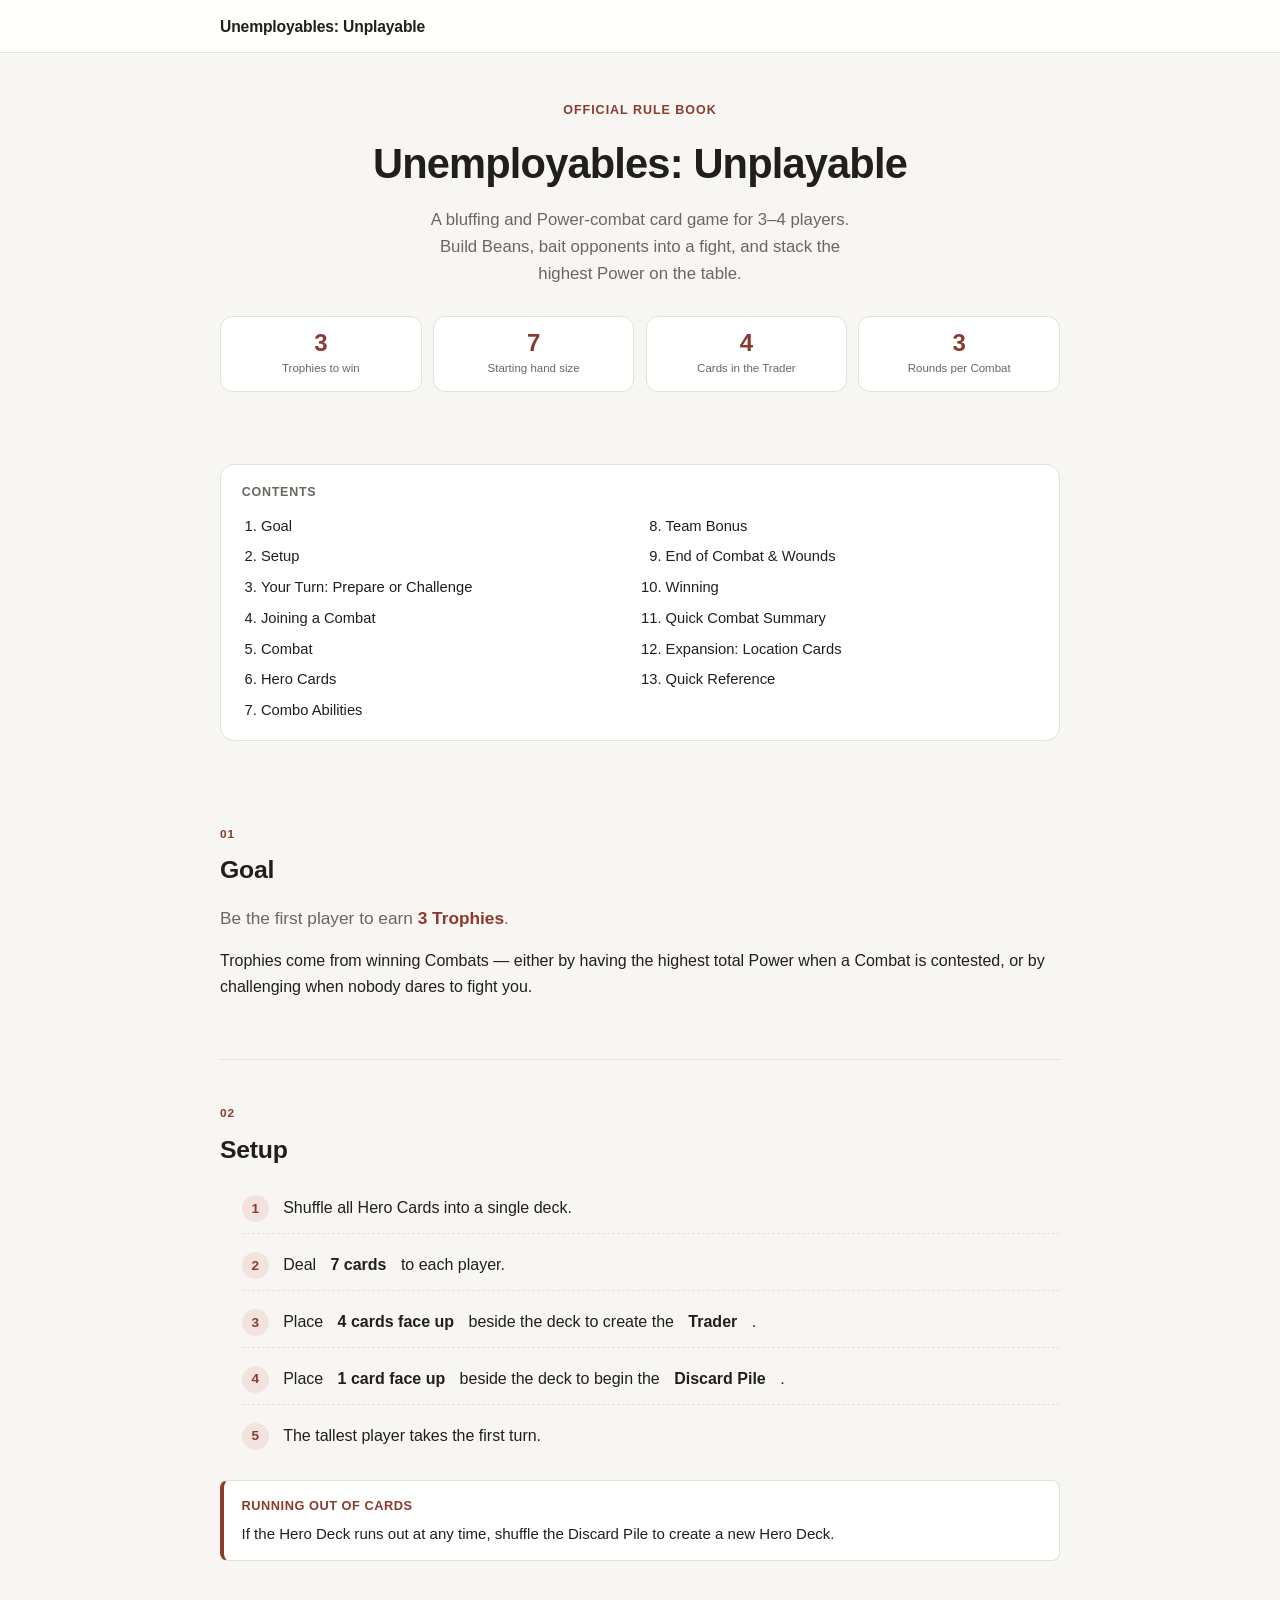
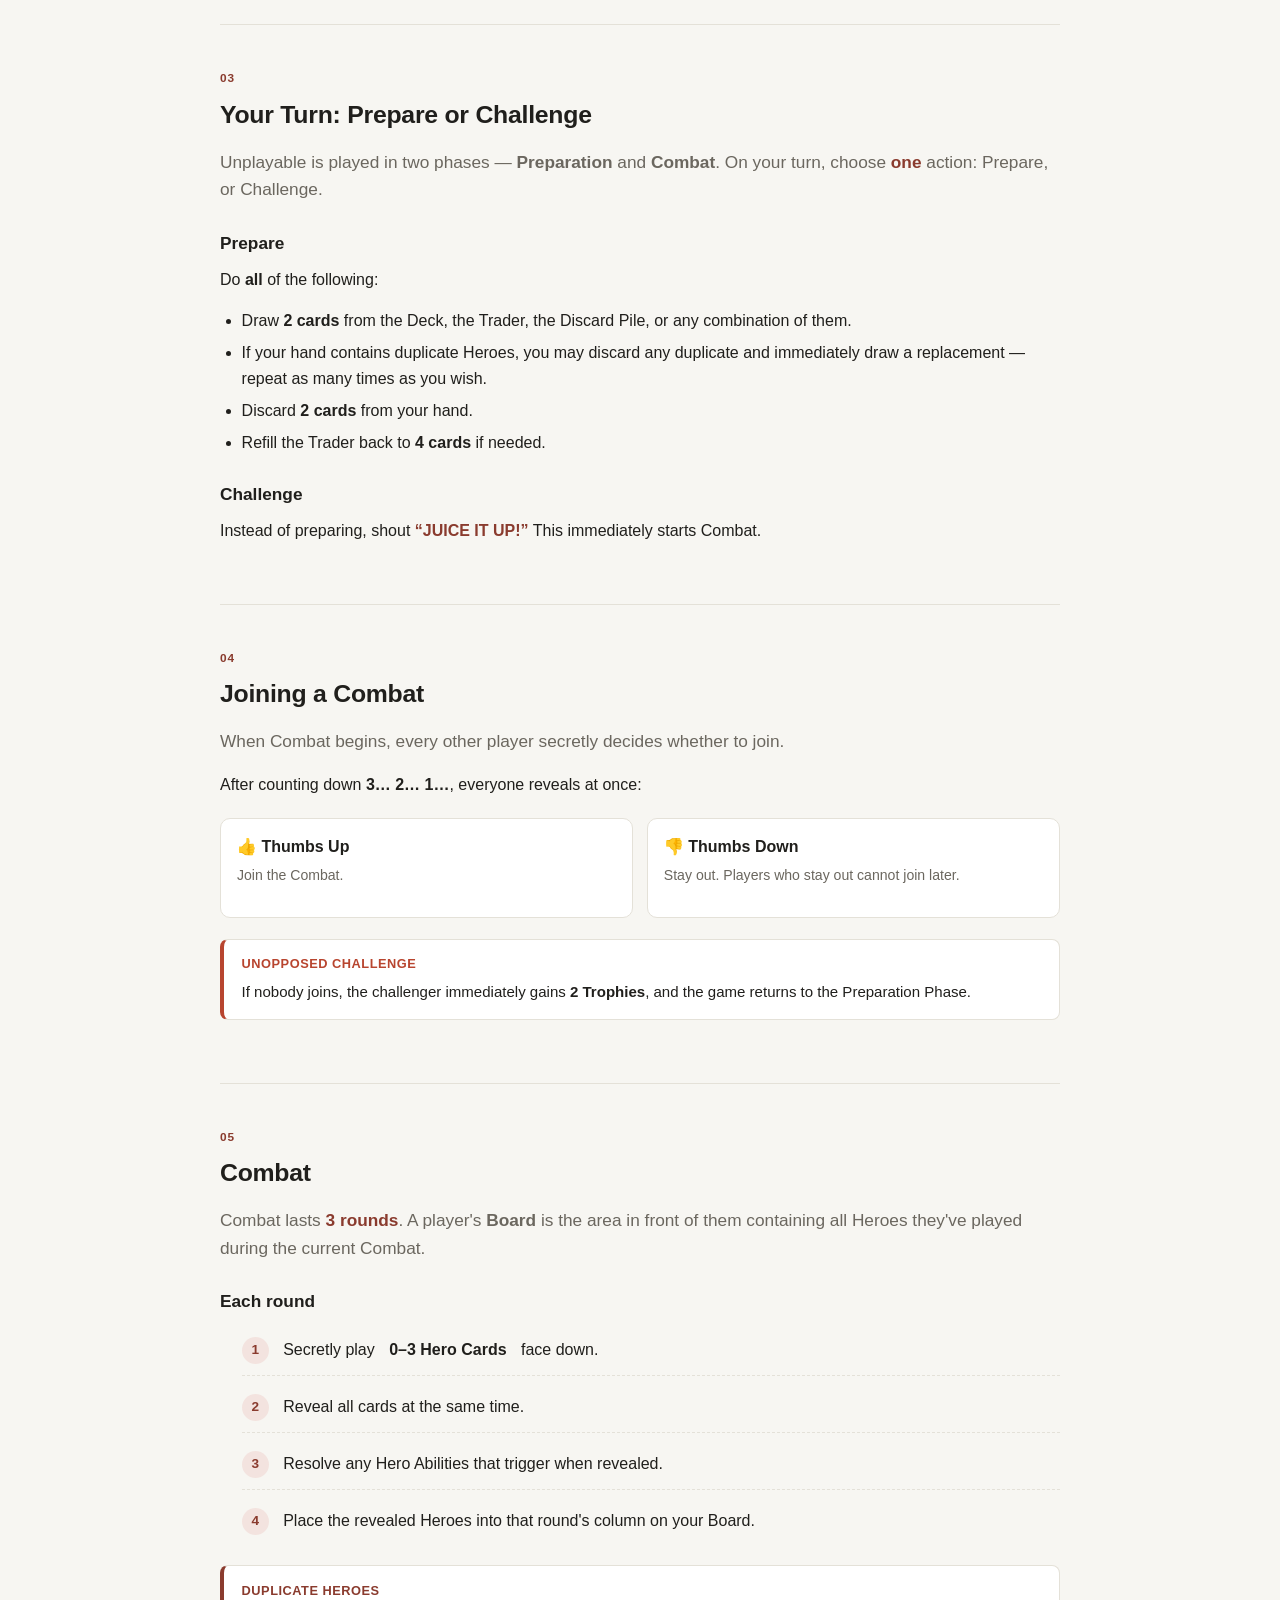
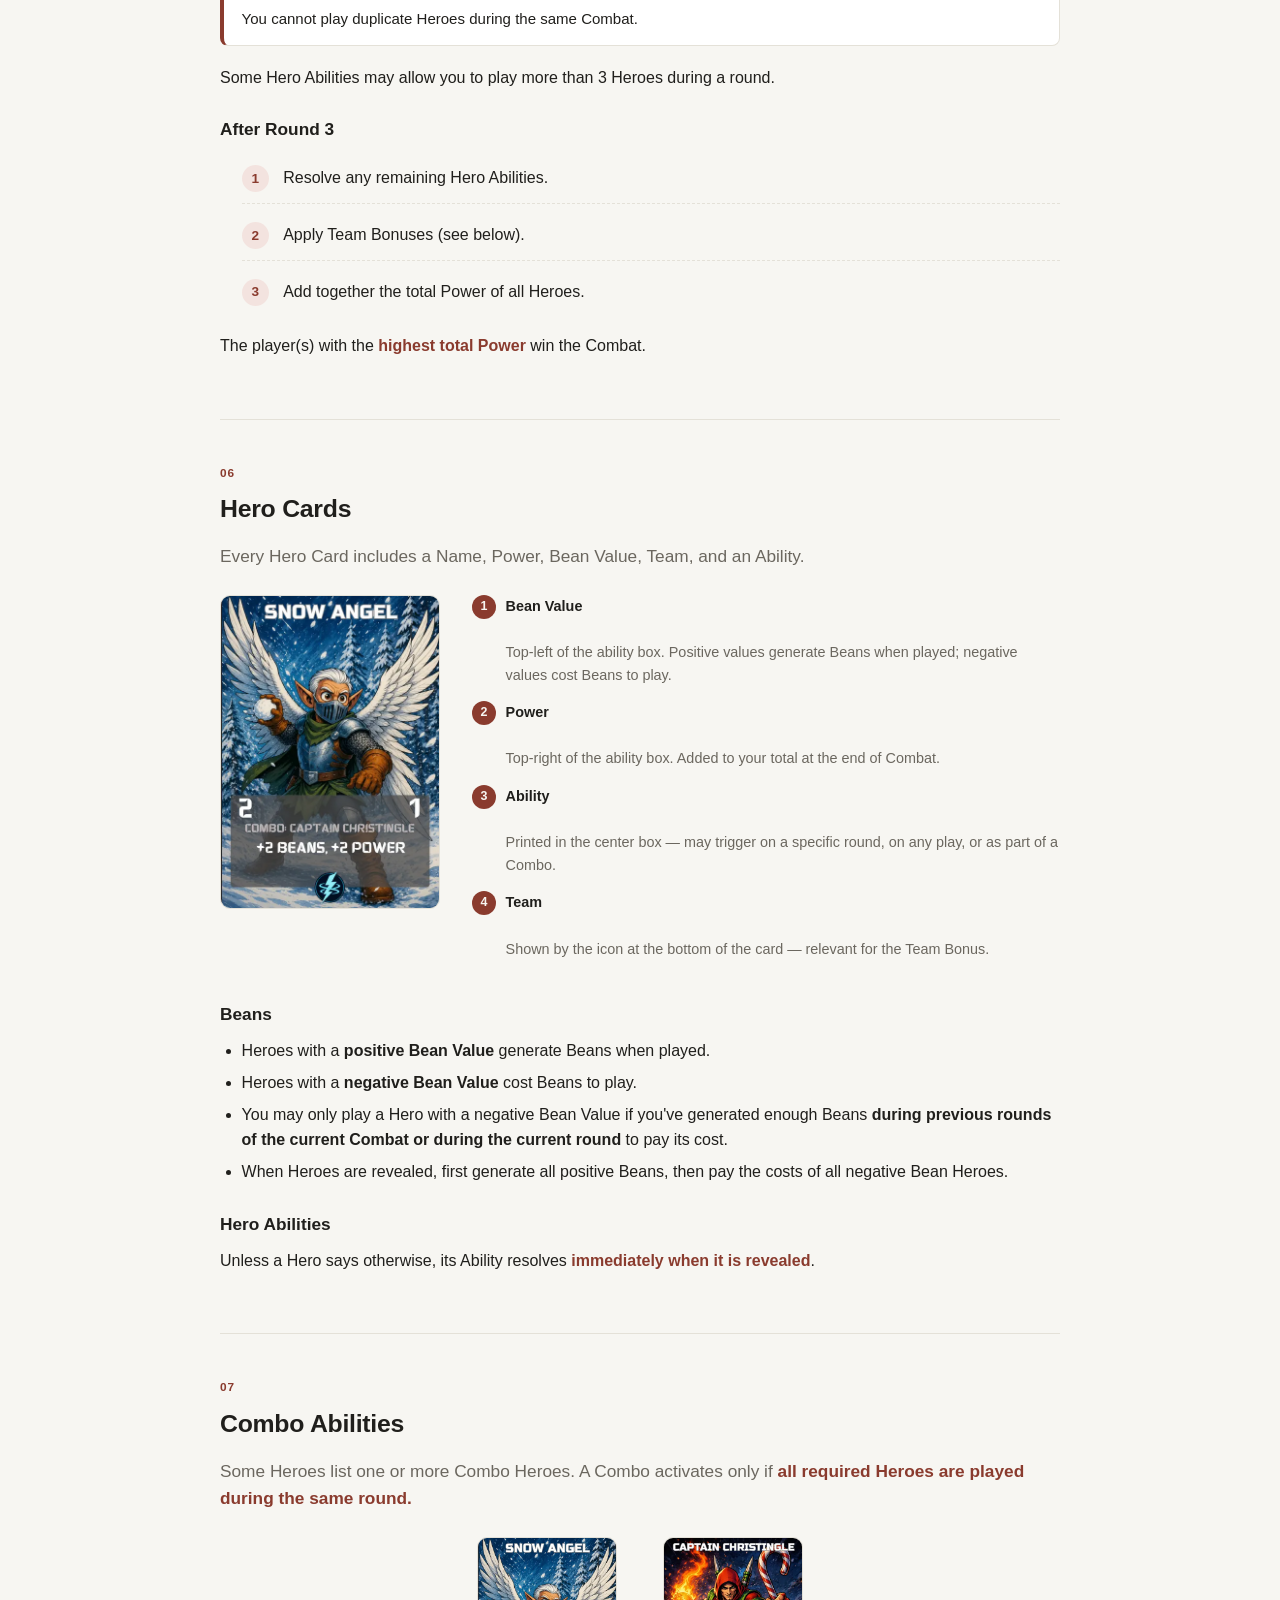
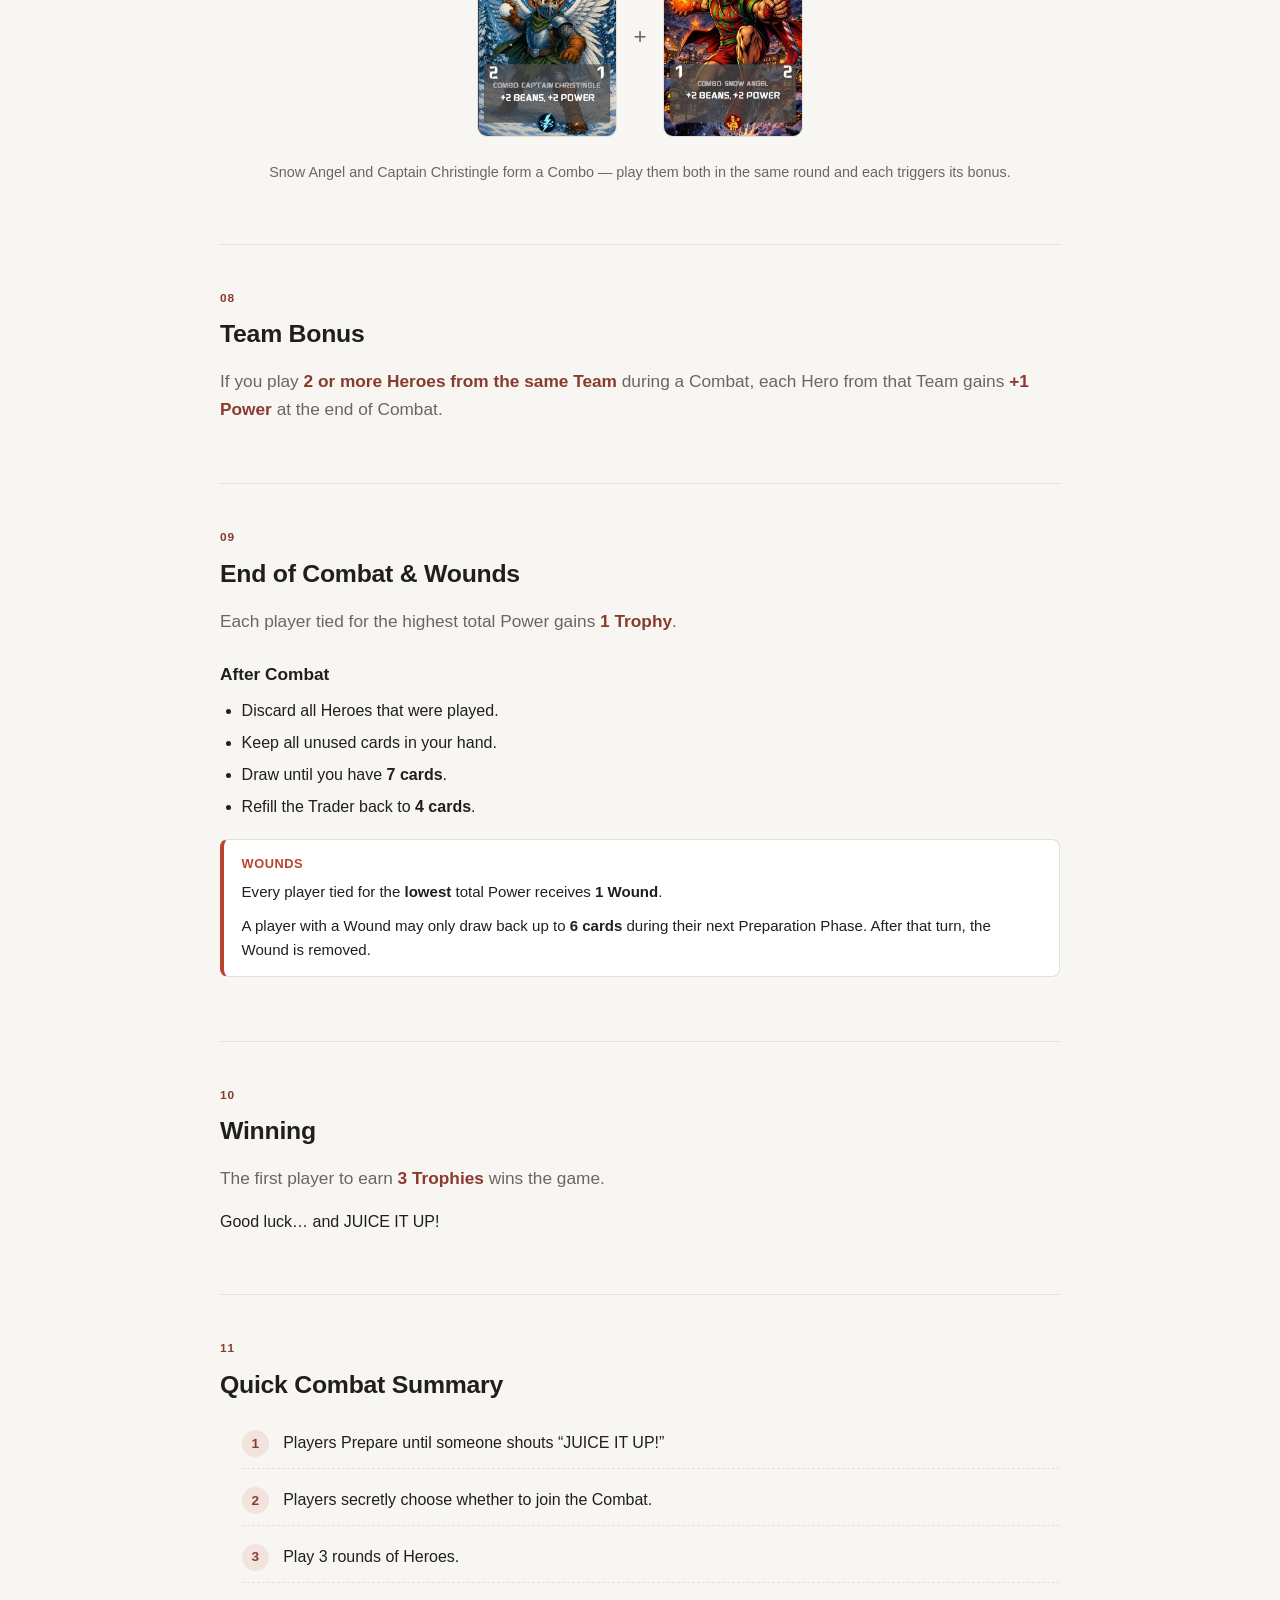
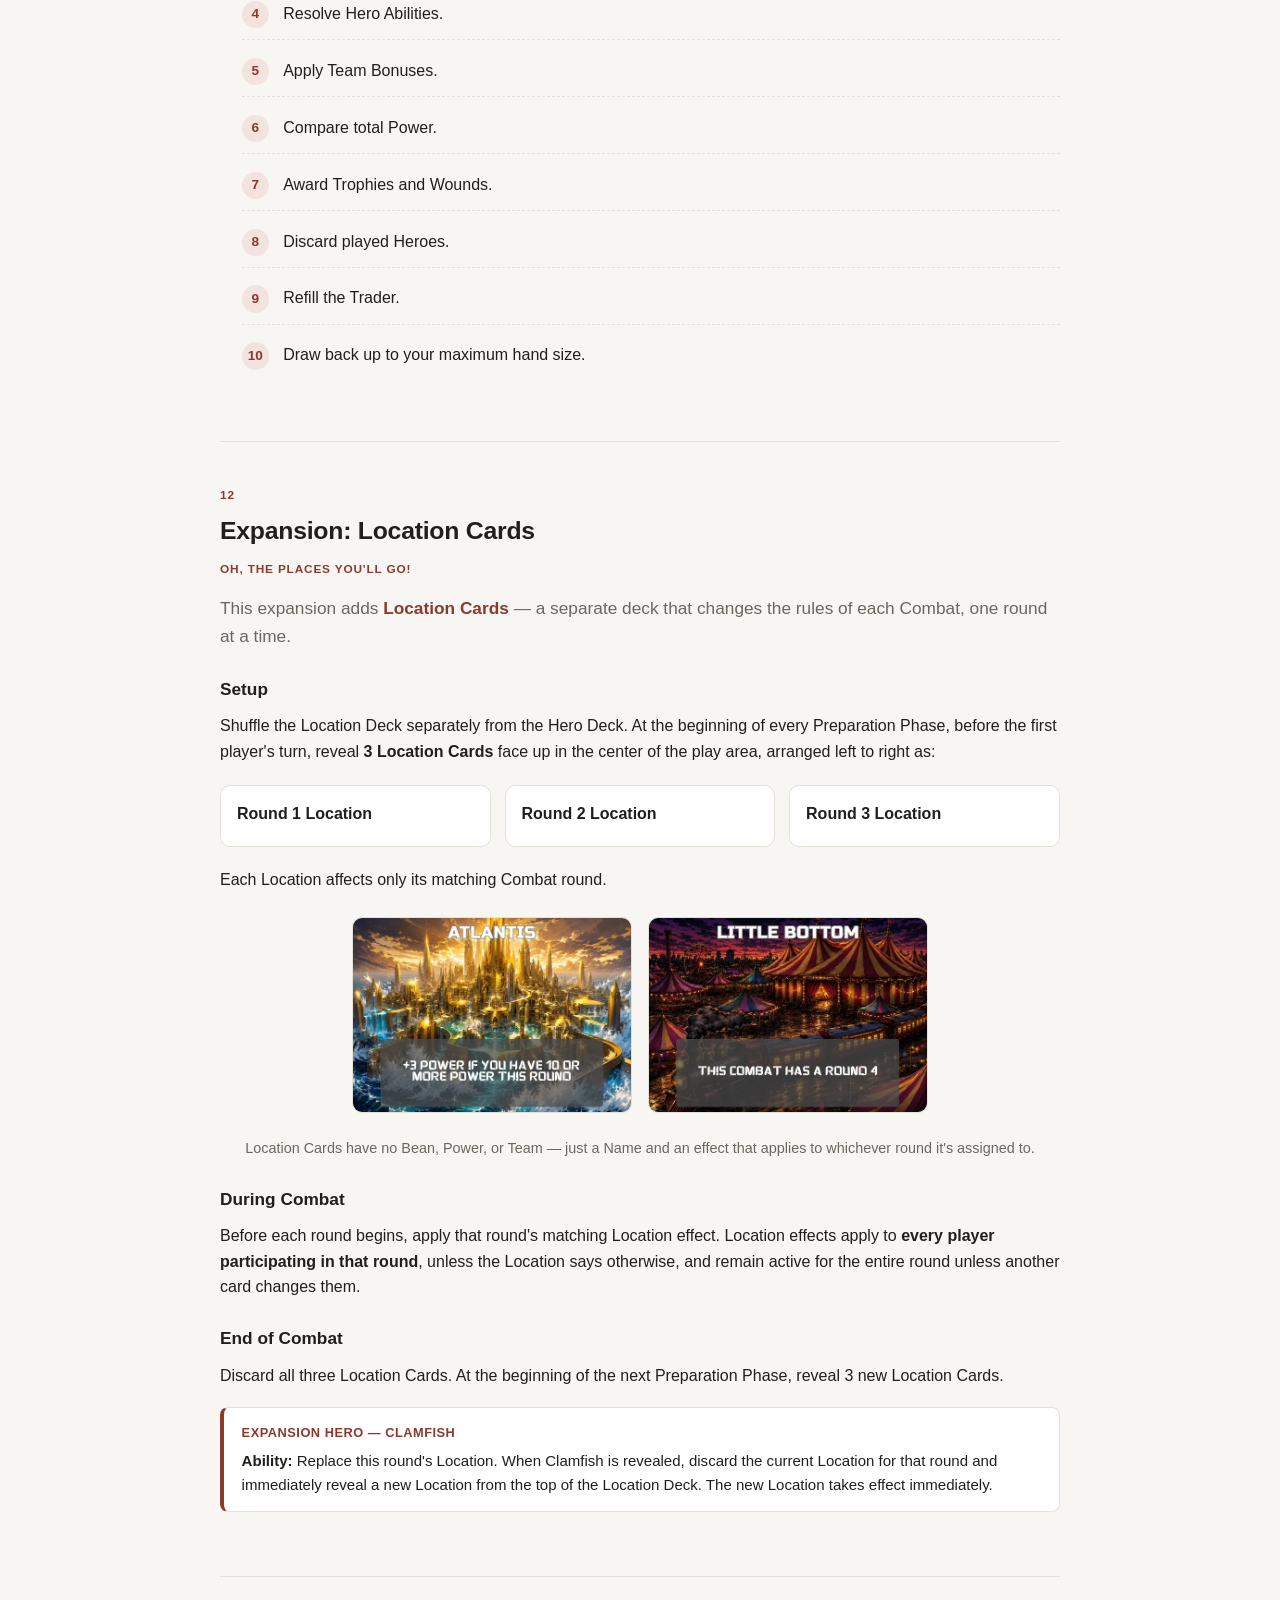
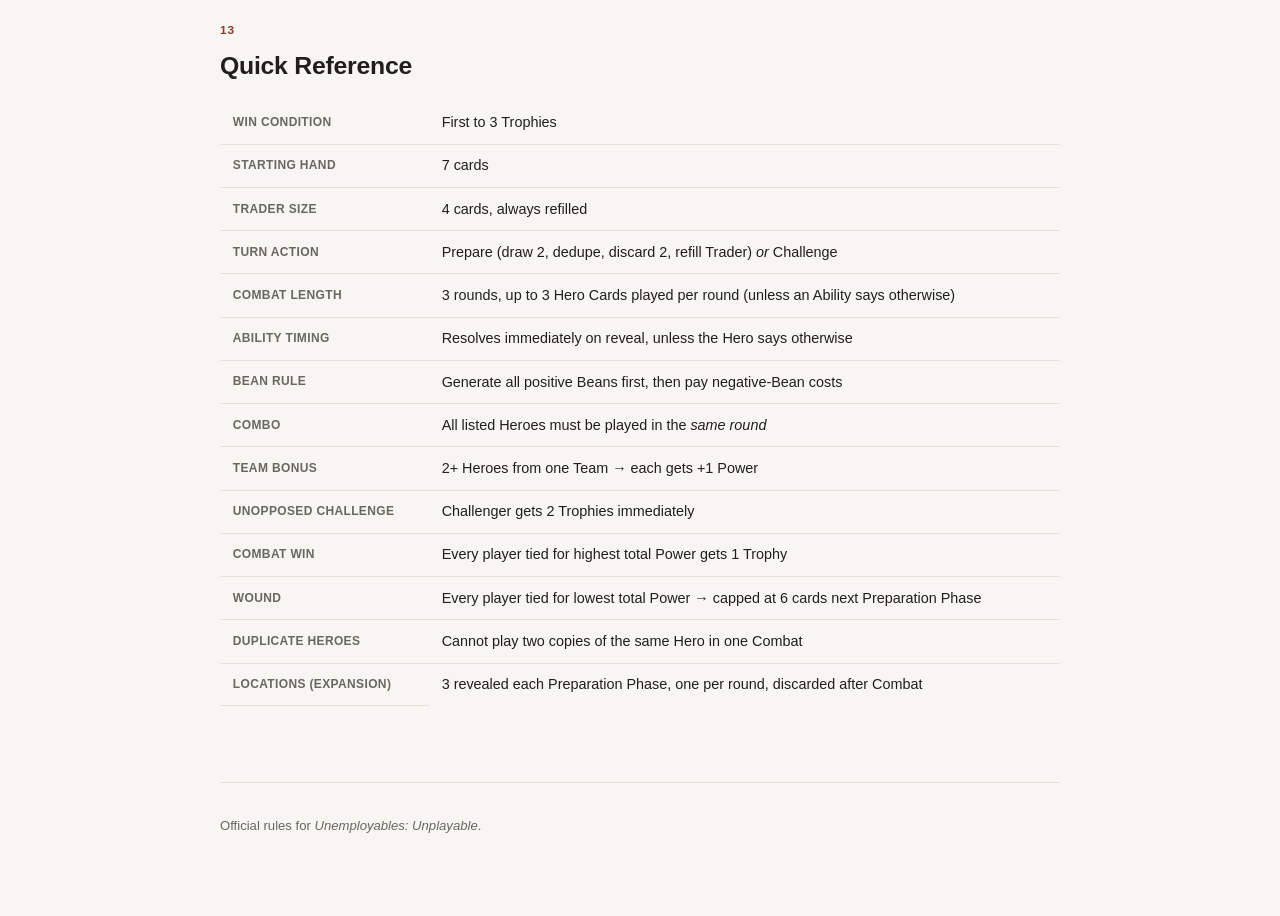
==== commit f8503a3f: "Update rules page for the revised rulebook and Location Cards expansion Reflects the updated Unemplo" ====
--- a/site/index.html
+++ b/site/index.html
@@ -12,11 +12,6 @@
 <nav class="site-nav">
   <div class="nav-inner">
     <a class="nav-logo" href="index.html">Unemployables: Unplayable</a>
-    <div class="nav-links">
-      <a href="index.html" class="active">Rules</a>
-      <a href="results.html">Balance Results</a>
-      <a href="play.html">Play vs. AI</a>
-    </div>
   </div>
 </nav>
 
@@ -27,10 +22,6 @@
     <h1>Unemployables: Unplayable</h1>
     <p class="tagline">A bluffing and Power-combat card game for 3&ndash;4 players. Build Beans, bait
       opponents into a fight, and stack the highest Power on the table.</p>
-    <div class="hero-actions">
-      <a class="btn primary" href="play.html">🎮 Play vs. AI</a>
-      <a class="btn" href="results.html">📊 Balance Results</a>
-    </div>
     <div class="stat-strip">
       <div class="stat-chip"><div class="num">3</div><div class="label">Trophies to win</div></div>
       <div class="stat-chip"><div class="num">7</div><div class="label">Starting hand size</div></div>
@@ -51,6 +42,9 @@
       <li><a href="#combos">Combo Abilities</a></li>
       <li><a href="#team-bonus">Team Bonus</a></li>
       <li><a href="#end-of-combat">End of Combat &amp; Wounds</a></li>
+      <li><a href="#winning">Winning</a></li>
+      <li><a href="#summary">Quick Combat Summary</a></li>
+      <li><a href="#locations">Expansion: Location Cards</a></li>
       <li><a href="#quick-reference">Quick Reference</a></li>
     </ol>
   </nav>
@@ -73,12 +67,18 @@
       <li>Place <strong>1 card face up</strong> beside the deck to begin the <strong>Discard Pile</strong>.</li>
       <li>The tallest player takes the first turn.</li>
     </ol>
+    <div class="callout">
+      <div class="callout-title">Running out of cards</div>
+      If the Hero Deck runs out at any time, shuffle the Discard Pile to create a new Hero Deck.
+    </div>
   </section>
 
   <section class="rule-section" id="turn">
     <div class="section-kicker">03</div>
     <h2>Your Turn: Prepare or Challenge</h2>
-    <p class="lede">On your turn, choose <strong class="hl">one</strong> action: Prepare, or Challenge.</p>
+    <p class="lede">Unplayable is played in two phases — <strong>Preparation</strong> and
+      <strong>Combat</strong>. On your turn, choose <strong class="hl">one</strong> action: Prepare,
+      or Challenge.</p>
 
     <h3>Prepare</h3>
     <p>Do <strong>all</strong> of the following:</p>
@@ -120,17 +120,15 @@
   <section class="rule-section" id="combat">
     <div class="section-kicker">05</div>
     <h2>Combat</h2>
-    <p class="lede">Combat lasts <strong class="hl">3 rounds</strong>. Each player has their own
-      <strong>Board</strong> in front of them, and each round creates its own <strong>Column</strong>
-      on that Board — so by the end of a Combat, every Board is a 3-column record of everything that
-      player played.</p>
+    <p class="lede">Combat lasts <strong class="hl">3 rounds</strong>. A player's <strong>Board</strong>
+      is the area in front of them containing all Heroes they've played during the current Combat.</p>
 
     <h3>Each round</h3>
     <ol class="step-list">
       <li>Secretly play <strong>0&ndash;3 Hero Cards</strong> face down.</li>
       <li>Reveal all cards at the same time.</li>
-      <li>Place each round's cards in a separate Column.</li>
-      <li>Resolve the Hero Abilities of the cards played this round.</li>
+      <li>Resolve any Hero Abilities that trigger when revealed.</li>
+      <li>Place the revealed Heroes into that round's column on your Board.</li>
     </ol>
 
     <div class="callout">
@@ -138,16 +136,15 @@
       You cannot play duplicate Heroes during the same Combat.
     </div>
 
-    <p>Some Hero Abilities move a card onto another player's Board. A moved card is placed in the
-      <strong>current round's Column</strong> on that player's Board, and its Power counts toward
-      that player's total exactly like any card they played themselves.</p>
+    <p>Some Hero Abilities may allow you to play more than 3 Heroes during a round.</p>
 
     <h3>After Round 3</h3>
-    <ul>
+    <ol class="step-list">
+      <li>Resolve any remaining Hero Abilities.</li>
       <li>Apply Team Bonuses (see below).</li>
-      <li>Add together all Hero Power.</li>
-    </ul>
-    <p>The player with the <strong class="hl">highest total Power</strong> wins the Combat.</p>
+      <li>Add together the total Power of all Heroes.</li>
+    </ol>
+    <p>The player(s) with the <strong class="hl">highest total Power</strong> win the Combat.</p>
   </section>
 
   <section class="rule-section" id="hero-cards">
@@ -185,18 +182,25 @@
 
     <h3>Beans</h3>
     <ul>
-      <li>Heroes with a <strong>positive Bean value</strong> generate Beans when played.</li>
-      <li>Heroes with a <strong>negative Bean value</strong> cost Beans to play.</li>
-      <li>You may only play a Hero with a negative Bean value if you've generated enough Beans
-        <strong>earlier in the Combat or during the current round</strong> to pay its cost.</li>
+      <li>Heroes with a <strong>positive Bean Value</strong> generate Beans when played.</li>
+      <li>Heroes with a <strong>negative Bean Value</strong> cost Beans to play.</li>
+      <li>You may only play a Hero with a negative Bean Value if you've generated enough Beans
+        <strong>during previous rounds of the current Combat or during the current round</strong> to
+        pay its cost.</li>
+      <li>When Heroes are revealed, first generate all positive Beans, then pay the costs of all
+        negative Bean Heroes.</li>
     </ul>
+
+    <h3>Hero Abilities</h3>
+    <p>Unless a Hero says otherwise, its Ability resolves <strong class="hl">immediately when it is
+      revealed</strong>.</p>
   </section>
 
   <section class="rule-section" id="combos">
     <div class="section-kicker">07</div>
     <h2>Combo Abilities</h2>
-    <p class="lede">Some Heroes list another Hero as a Combo. A Combo only activates if
-      <strong class="hl">all listed Heroes are played during the same round.</strong></p>
+    <p class="lede">Some Heroes list one or more Combo Heroes. A Combo activates only if
+      <strong class="hl">all required Heroes are played during the same round.</strong></p>
 
     <div class="combo-example">
       <img src="cards/9.webp" alt="Snow Angel">
@@ -220,11 +224,12 @@
   <section class="rule-section" id="end-of-combat">
     <div class="section-kicker">09</div>
     <h2>End of Combat &amp; Wounds</h2>
-    <p class="lede">The player(s) with the highest total Power gain <strong class="hl">1 Trophy</strong>.</p>
+    <p class="lede">Each player tied for the highest total Power gains <strong class="hl">1
+      Trophy</strong>.</p>
 
     <h3>After Combat</h3>
     <ul>
-      <li>Discard all Hero Cards that were played.</li>
+      <li>Discard all Heroes that were played.</li>
       <li>Keep all unused cards in your hand.</li>
       <li>Draw until you have <strong>7 cards</strong>.</li>
       <li>Refill the Trader back to <strong>4 cards</strong>.</li>
@@ -232,37 +237,104 @@
 
     <div class="callout warn">
       <div class="callout-title">Wounds</div>
-      Only the player(s) with the <strong>least</strong> total Power lose the Combat and get
-      <strong>Wounded</strong> — everyone else, including anyone who isn't the winner but also isn't
-      lowest, is unaffected.
-      <p style="margin: 0.6rem 0 0;">A Wounded player may only draw back up to <strong>6 cards</strong>
-        on their next Preparation Phase. After that turn, the Wound is removed.</p>
+      Every player tied for the <strong>lowest</strong> total Power receives <strong>1 Wound</strong>.
+      <p style="margin: 0.6rem 0 0;">A player with a Wound may only draw back up to
+        <strong>6 cards</strong> during their next Preparation Phase. After that turn, the Wound is
+        removed.</p>
+    </div>
+  </section>
+
+  <section class="rule-section" id="winning">
+    <div class="section-kicker">10</div>
+    <h2>Winning</h2>
+    <p class="lede">The first player to earn <strong class="hl">3 Trophies</strong> wins the game.</p>
+    <p>Good luck&hellip; and JUICE IT UP!</p>
+  </section>
+
+  <section class="rule-section" id="summary">
+    <div class="section-kicker">11</div>
+    <h2>Quick Combat Summary</h2>
+    <ol class="step-list">
+      <li>Players Prepare until someone shouts &ldquo;JUICE IT UP!&rdquo;</li>
+      <li>Players secretly choose whether to join the Combat.</li>
+      <li>Play 3 rounds of Heroes.</li>
+      <li>Resolve Hero Abilities.</li>
+      <li>Apply Team Bonuses.</li>
+      <li>Compare total Power.</li>
+      <li>Award Trophies and Wounds.</li>
+      <li>Discard played Heroes.</li>
+      <li>Refill the Trader.</li>
+      <li>Draw back up to your maximum hand size.</li>
+    </ol>
+  </section>
+
+  <section class="rule-section" id="locations">
+    <div class="section-kicker">12</div>
+    <h2>Expansion: Location Cards</h2>
+    <p class="section-kicker" style="margin-top:-0.3rem;">Oh, the Places You'll Go!</p>
+    <p class="lede">This expansion adds <strong class="hl">Location Cards</strong> — a separate deck
+      that changes the rules of each Combat, one round at a time.</p>
+
+    <h3>Setup</h3>
+    <p>Shuffle the Location Deck separately from the Hero Deck. At the beginning of every
+      Preparation Phase, before the first player's turn, reveal <strong>3 Location Cards</strong>
+      face up in the center of the play area, arranged left to right as:</p>
+    <div class="term-grid">
+      <div class="term-card"><div class="term-name">Round 1 Location</div></div>
+      <div class="term-card"><div class="term-name">Round 2 Location</div></div>
+      <div class="term-card"><div class="term-name">Round 3 Location</div></div>
+    </div>
+    <p>Each Location affects only its matching Combat round.</p>
+
+    <div class="location-example-wrap">
+      <img src="cards/loc-atlantis.webp" alt="Atlantis location card: +3 Power if you have 10 or more Power this round" loading="lazy">
+      <img src="cards/loc-littlebottom.webp" alt="Little Bottom location card: this combat has a Round 4" loading="lazy">
+    </div>
+    <p style="text-align:center; color:var(--text-dim); font-size:0.9rem;">
+      Location Cards have no Bean, Power, or Team — just a Name and an effect that applies to
+      whichever round it's assigned to.
+    </p>
+
+    <h3>During Combat</h3>
+    <p>Before each round begins, apply that round's matching Location effect. Location effects apply
+      to <strong>every player participating in that round</strong>, unless the Location says
+      otherwise, and remain active for the entire round unless another card changes them.</p>
+
+    <h3>End of Combat</h3>
+    <p>Discard all three Location Cards. At the beginning of the next Preparation Phase, reveal 3 new
+      Location Cards.</p>
+
+    <div class="callout">
+      <div class="callout-title">Expansion Hero — Clamfish</div>
+      <strong>Ability:</strong> Replace this round's Location. When Clamfish is revealed, discard the
+      current Location for that round and immediately reveal a new Location from the top of the
+      Location Deck. The new Location takes effect immediately.
     </div>
   </section>
 
   <section class="rule-section" id="quick-reference">
-    <div class="section-kicker">10</div>
+    <div class="section-kicker">13</div>
     <h2>Quick Reference</h2>
     <table class="ref-table">
       <tr><th>Win condition</th><td>First to 3 Trophies</td></tr>
       <tr><th>Starting hand</th><td>7 cards</td></tr>
       <tr><th>Trader size</th><td>4 cards, always refilled</td></tr>
       <tr><th>Turn action</th><td>Prepare (draw 2, dedupe, discard 2, refill Trader) <em>or</em> Challenge</td></tr>
-      <tr><th>Combat length</th><td>3 rounds, up to 3 Hero Cards played per round</td></tr>
-      <tr><th>Bean rule</th><td>Negative-Bean Heroes need enough Beans generated earlier this Combat or this round</td></tr>
+      <tr><th>Combat length</th><td>3 rounds, up to 3 Hero Cards played per round (unless an Ability says otherwise)</td></tr>
+      <tr><th>Ability timing</th><td>Resolves immediately on reveal, unless the Hero says otherwise</td></tr>
+      <tr><th>Bean rule</th><td>Generate all positive Beans first, then pay negative-Bean costs</td></tr>
       <tr><th>Combo</th><td>All listed Heroes must be played in the <em>same round</em></td></tr>
       <tr><th>Team Bonus</th><td>2+ Heroes from one Team &rarr; each gets +1 Power</td></tr>
       <tr><th>Unopposed challenge</th><td>Challenger gets 2 Trophies immediately</td></tr>
-      <tr><th>Combat win</th><td>Highest total Power gets 1 Trophy</td></tr>
-      <tr><th>Wound</th><td>Lowest total Power &rarr; capped at 6 cards next Preparation Phase</td></tr>
+      <tr><th>Combat win</th><td>Every player tied for highest total Power gets 1 Trophy</td></tr>
+      <tr><th>Wound</th><td>Every player tied for lowest total Power &rarr; capped at 6 cards next Preparation Phase</td></tr>
       <tr><th>Duplicate Heroes</th><td>Cannot play two copies of the same Hero in one Combat</td></tr>
+      <tr><th>Locations (expansion)</th><td>3 revealed each Preparation Phase, one per round, discarded after Combat</td></tr>
     </table>
   </section>
 
   <footer>
-    Rules for <em>Unemployables: Unplayable</em>. See the
-    <a href="results.html">balance results</a> from thousands of simulated games, or
-    <a href="play.html">play a hand yourself</a> against the AI.
+    Official rules for <em>Unemployables: Unplayable</em>.
   </footer>
 
 </div>
--- a/site/rules.css
+++ b/site/rules.css
@@ -348,6 +348,20 @@
 }
 .combo-plus { font-size: 1.4rem; color: var(--text-dim); }
 
+.location-example-wrap {
+  display: flex;
+  gap: 1rem;
+  justify-content: center;
+  flex-wrap: wrap;
+  margin: 1.5rem 0;
+}
+.location-example-wrap img {
+  width: 280px;
+  max-width: 100%;
+  border-radius: 10px;
+  border: 1px solid var(--border);
+}
+
 /* ---- quick reference table ---- */
 .ref-table {
   width: 100%;
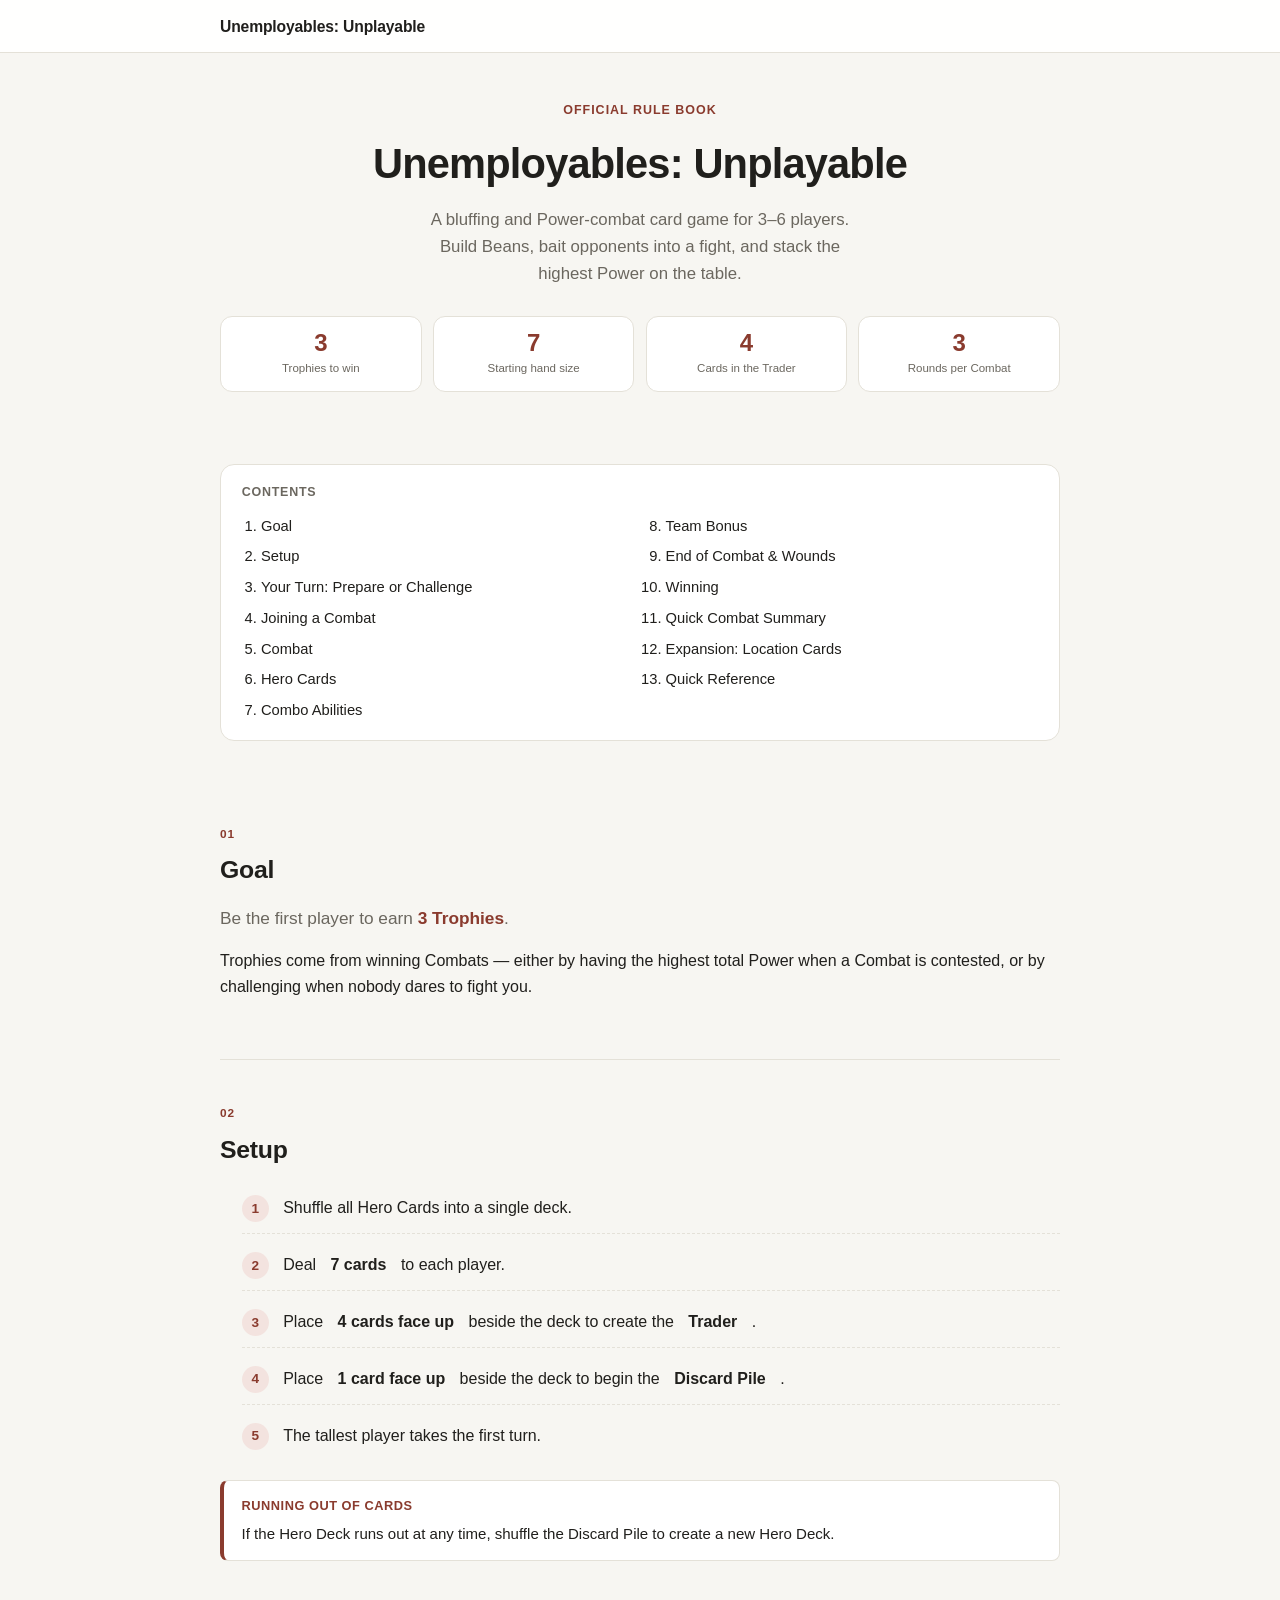
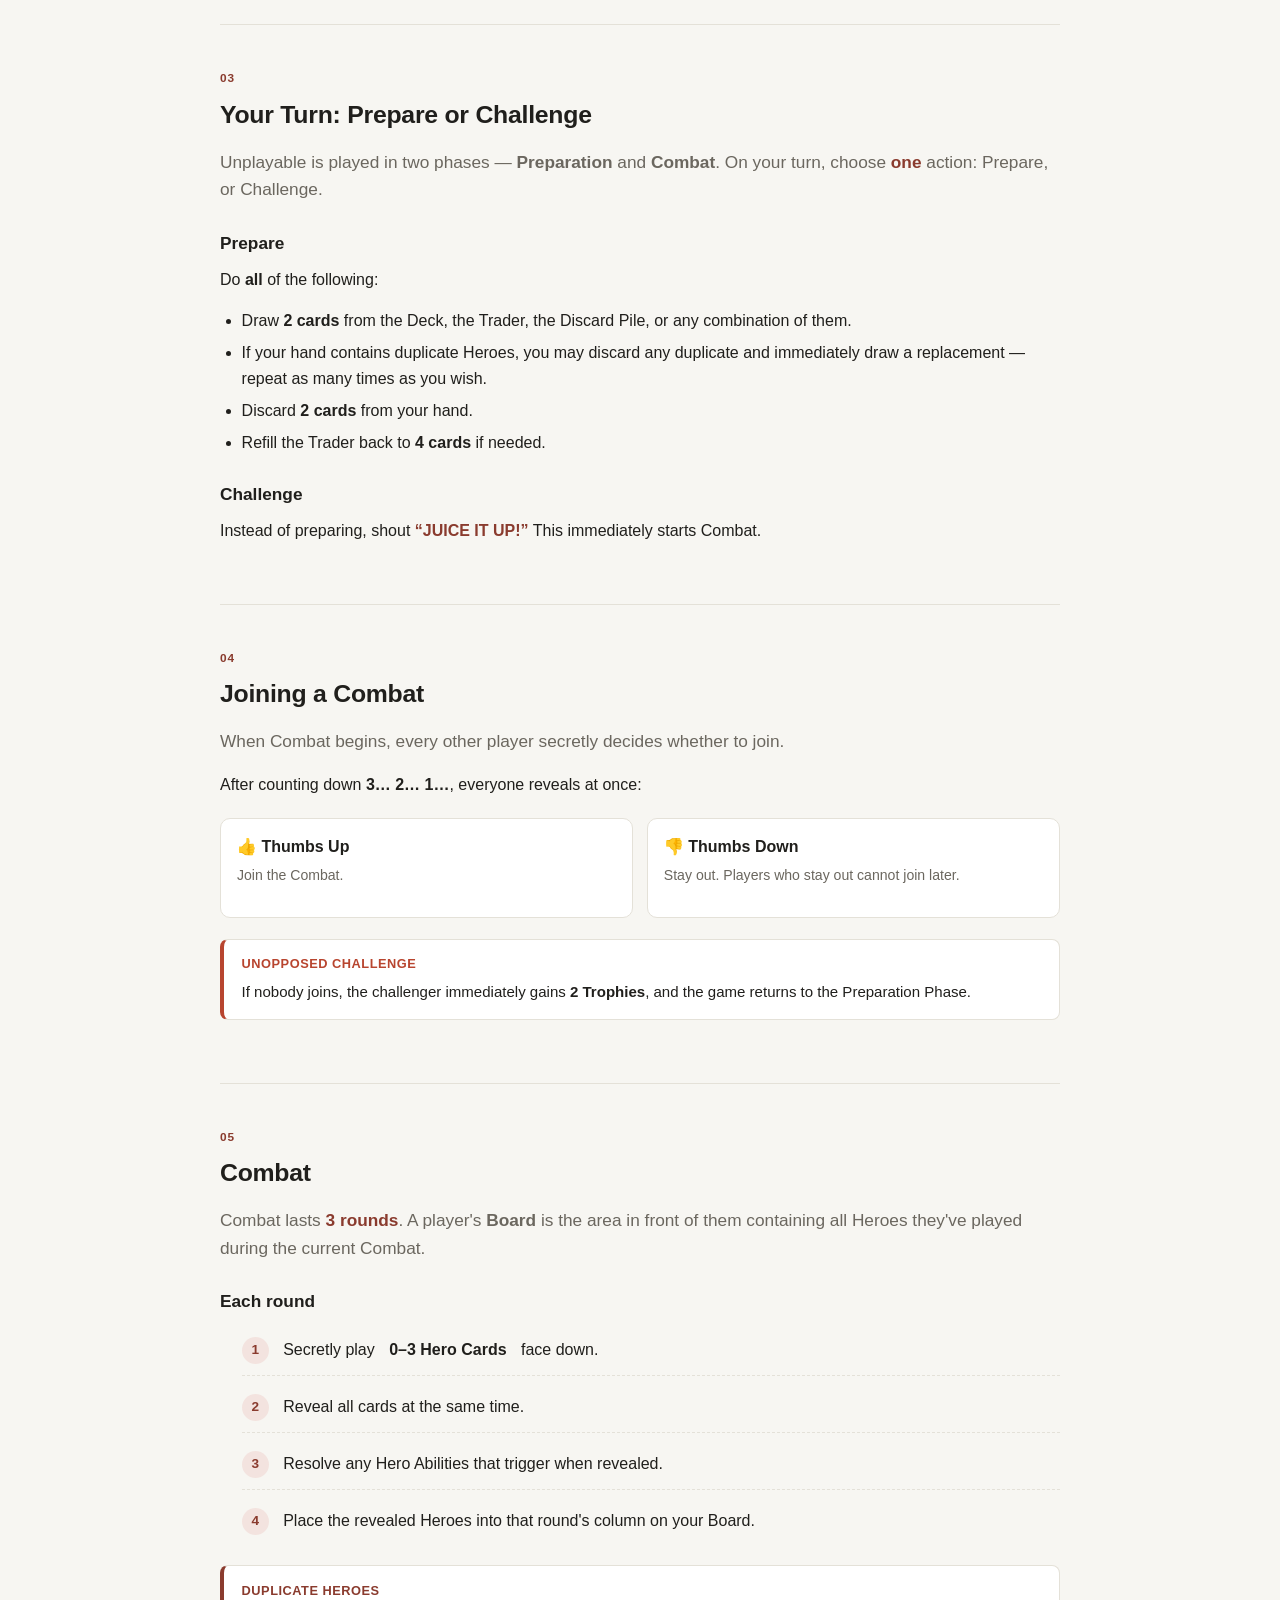
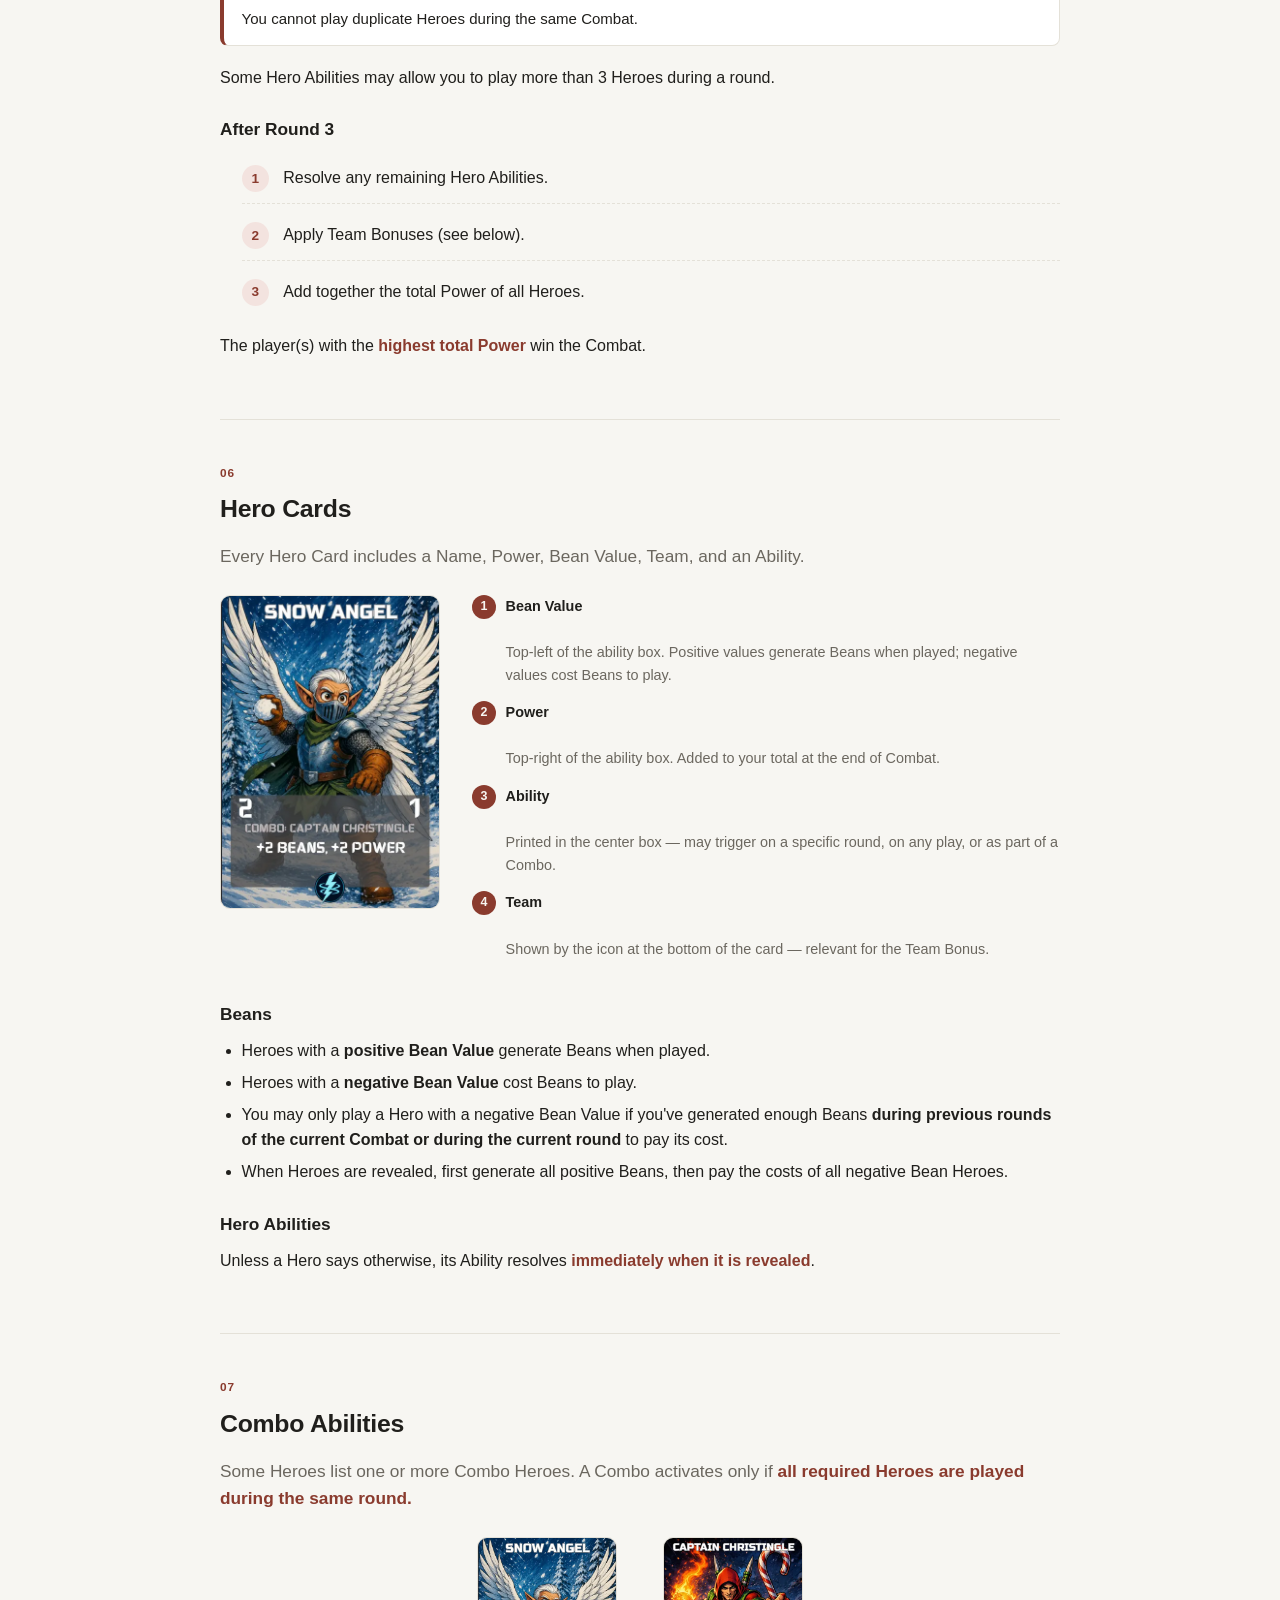
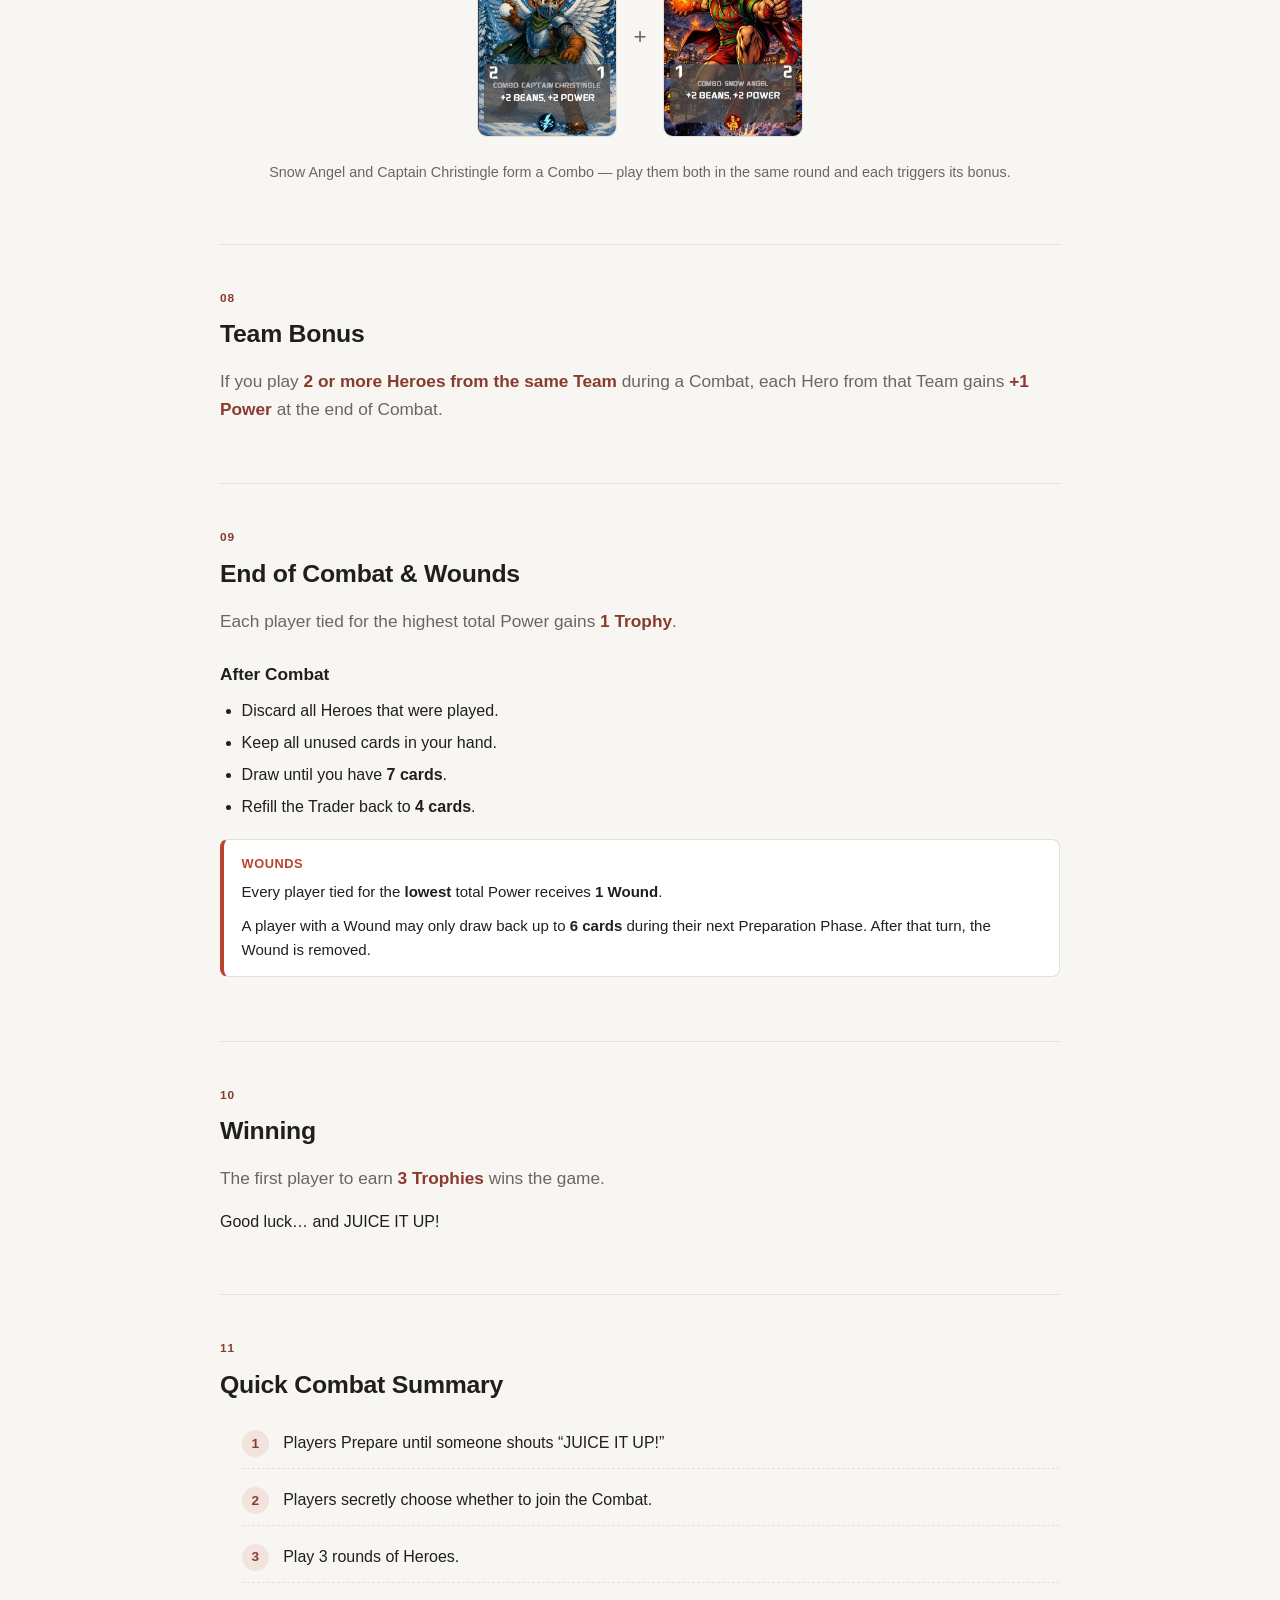
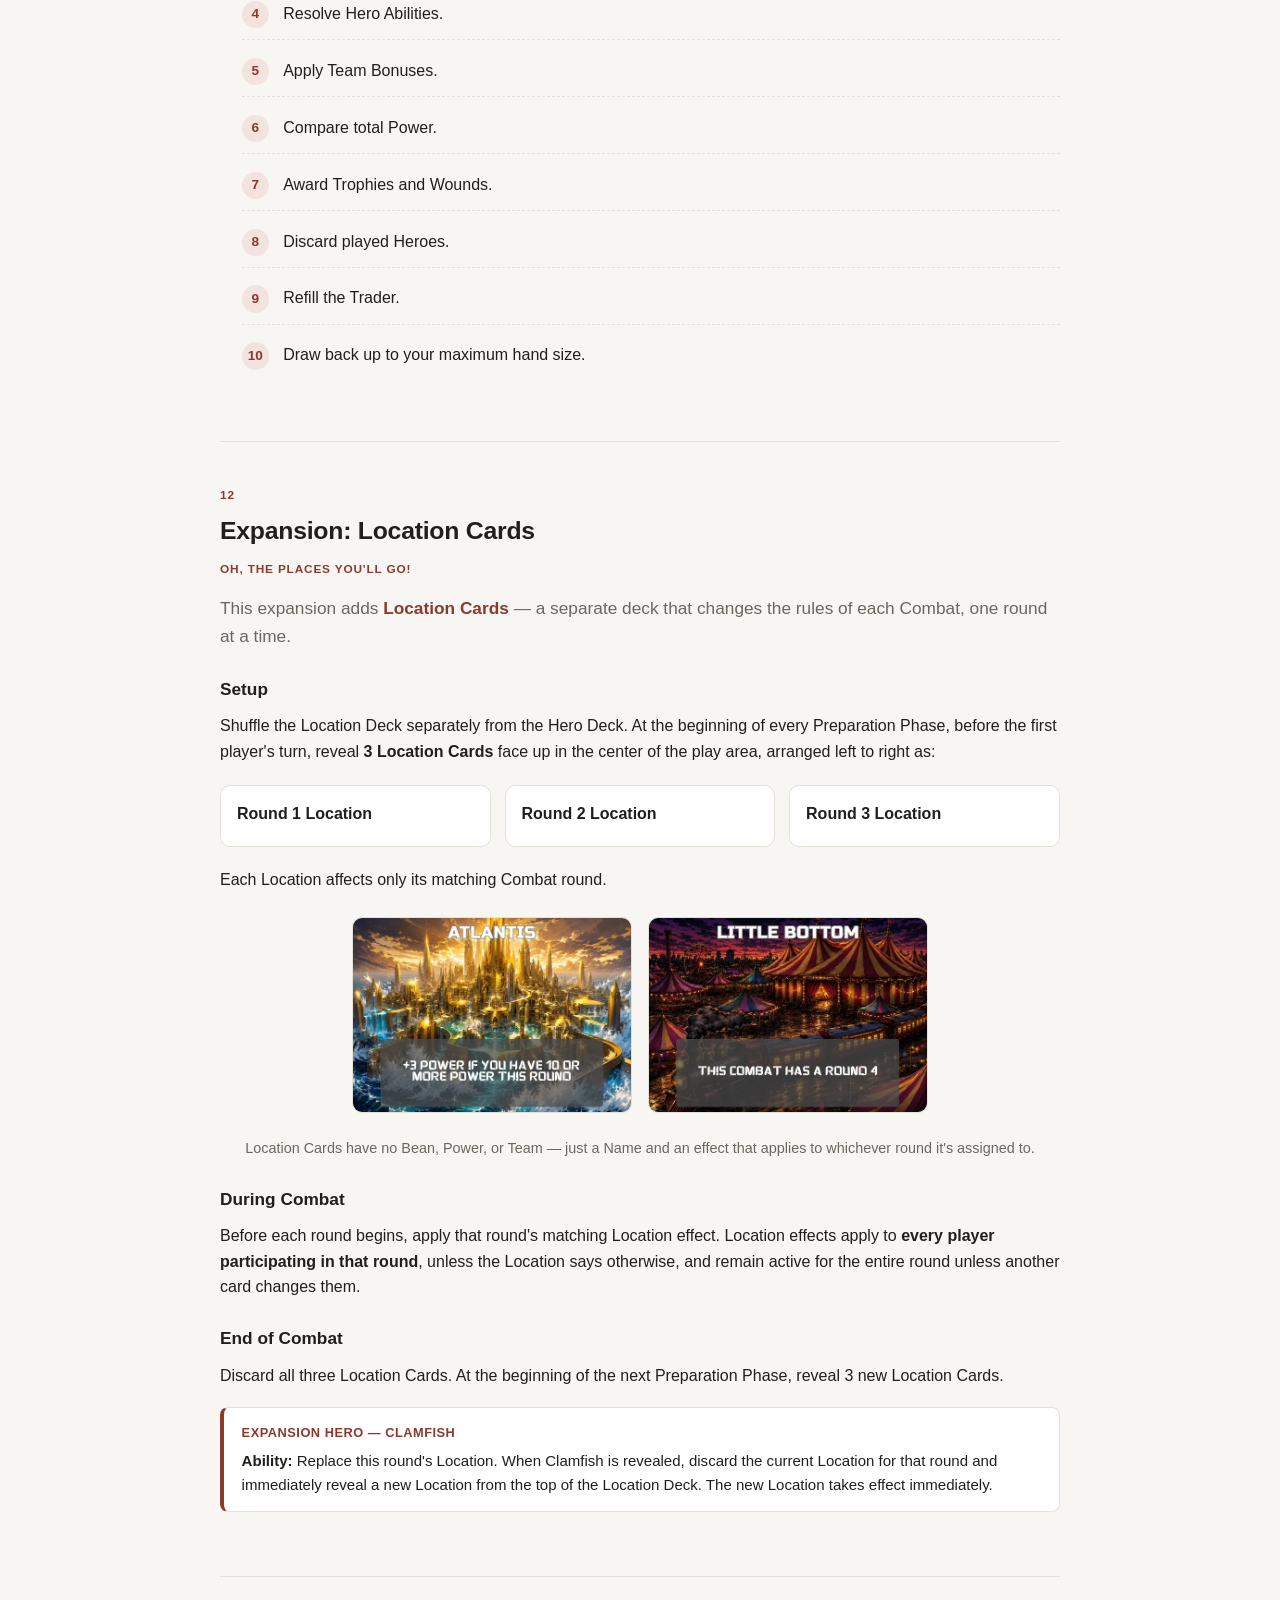
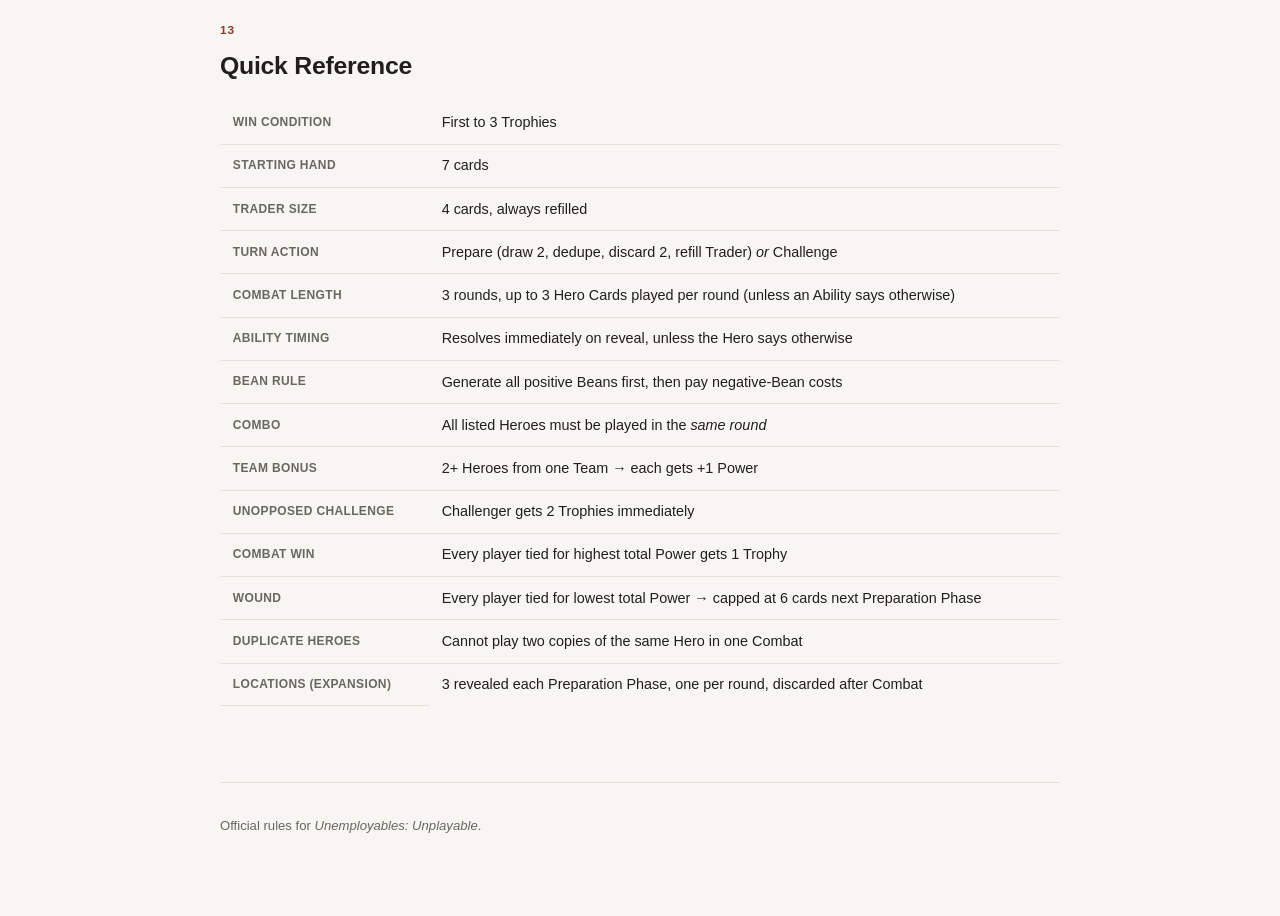
==== commit 584df89e: "Fix player count in rules tagline (3-6, not 3-4) Co-Authored-By: Claude Sonnet 5 <noreply@anthropic." ====
--- a/site/index.html
+++ b/site/index.html
@@ -20,7 +20,7 @@
   <header class="hero">
     <div class="kicker">Official Rule Book</div>
     <h1>Unemployables: Unplayable</h1>
-    <p class="tagline">A bluffing and Power-combat card game for 3&ndash;4 players. Build Beans, bait
+    <p class="tagline">A bluffing and Power-combat card game for 3&ndash;6 players. Build Beans, bait
       opponents into a fight, and stack the highest Power on the table.</p>
     <div class="stat-strip">
       <div class="stat-chip"><div class="num">3</div><div class="label">Trophies to win</div></div>
